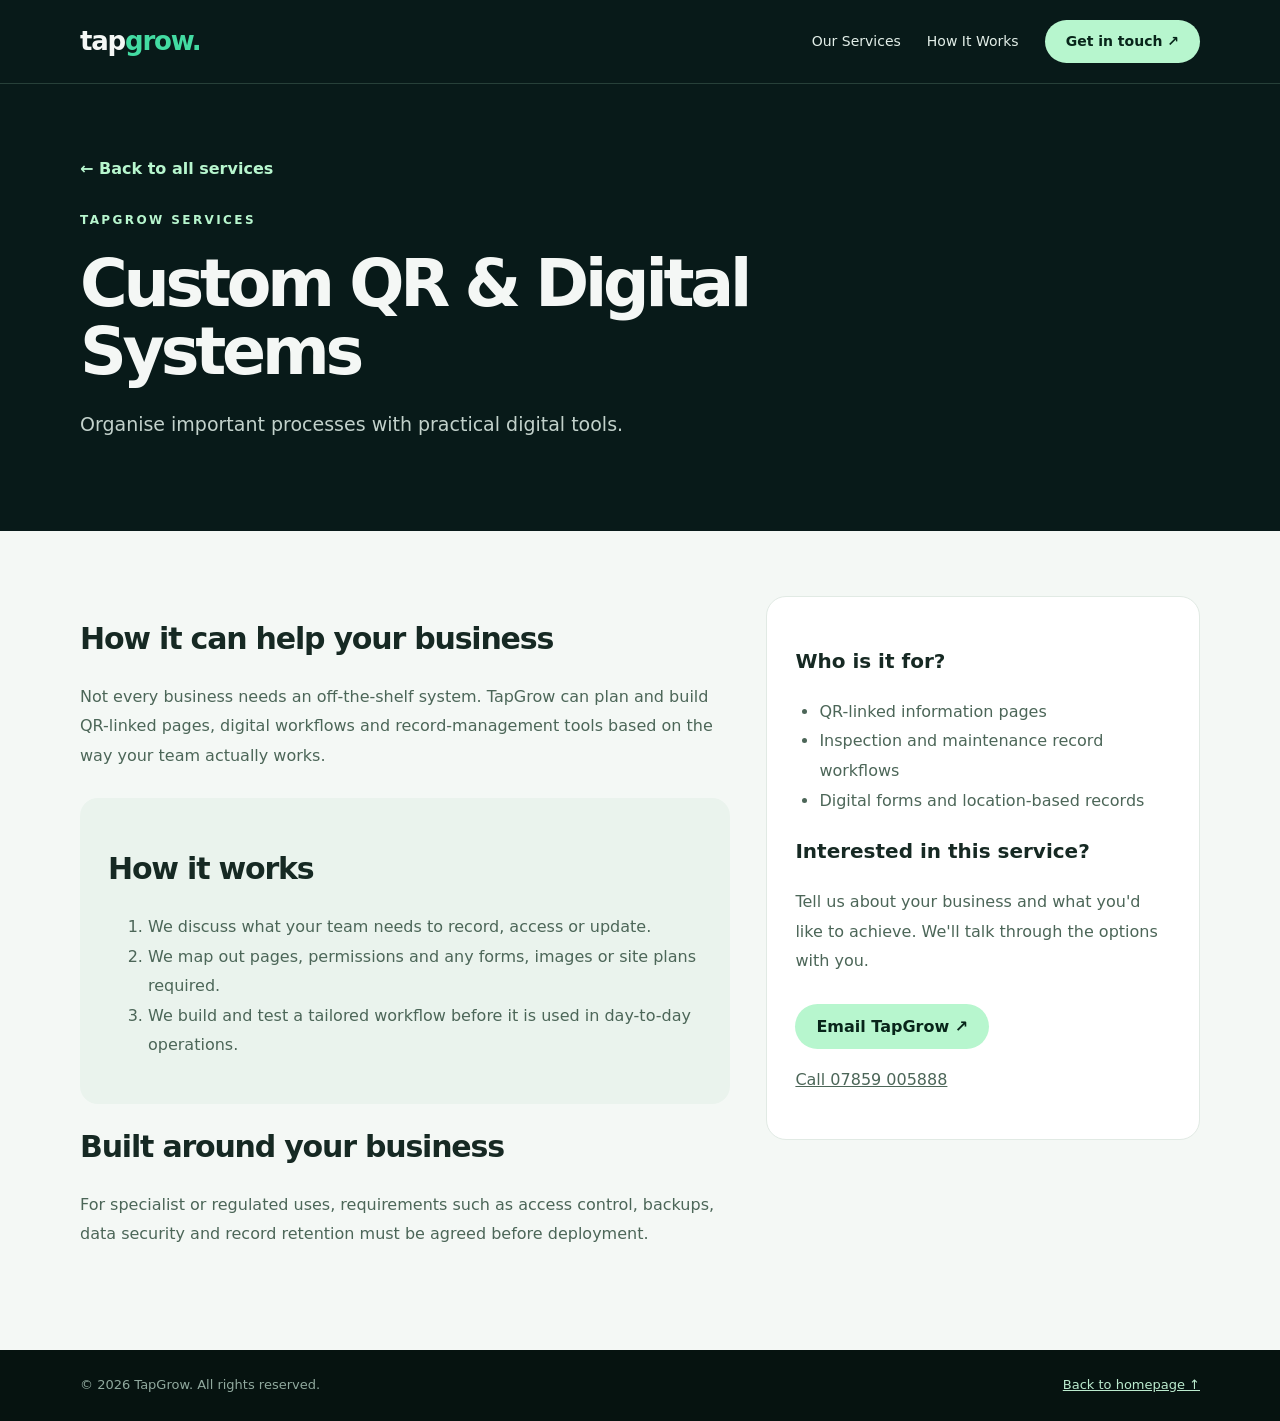
==== custom-digital.html @ 9ef5f996 "Add files via upload" ====
<!doctype html><html lang="en"><head><meta charset="utf-8"><meta name="viewport" content="width=device-width,initial-scale=1"><meta name="theme-color" content="#081a19"><meta name="description" content="Explore TapGrow Custom QR & Digital Systems for UK businesses."><title>Custom QR & Digital Systems | TapGrow</title><link rel="stylesheet" href="styles.css"></head><body>
<div class="dark"><header><div class="wrap nav"><a class="brand" href="index.html">tap<span>grow.</span></a><nav class="navlinks" aria-label="Main navigation"><a href="index.html#services">Our Services</a><a href="index.html#how-it-works">How It Works</a><a class="pill" href="index.html#contact">Get in touch ↗</a></nav></div></header></div>
<main><section class="detail-hero"><div class="wrap"><a class="breadcrumb" href="index.html#services">← Back to all services</a><div class="eyebrow" style="margin-top:30px">TapGrow services</div><h1>Custom QR & Digital Systems</h1><p>Organise important processes with practical digital tools.</p></div></section>
<section class="detail-main"><div class="wrap detail-grid"><div><h2>How it can help your business</h2><p>Not every business needs an off-the-shelf system. TapGrow can plan and build QR-linked pages, digital workflows and record-management tools based on the way your team actually works.</p><div class="detail-steps"><h2>How it works</h2><ol><li>We discuss what your team needs to record, access or update.</li>
<li>We map out pages, permissions and any forms, images or site plans required.</li>
<li>We build and test a tailored workflow before it is used in day-to-day operations.</li></ol></div><h2>Built around your business</h2><p>For specialist or regulated uses, requirements such as access control, backups, data security and record retention must be agreed before deployment.</p></div><aside class="detail-panel"><h3>Who is it for?</h3><ul><li>QR-linked information pages</li>
<li>Inspection and maintenance record workflows</li>
<li>Digital forms and location-based records</li></ul><h3>Interested in this service?</h3><p>Tell us about your business and what you'd like to achieve. We'll talk through the options with you.</p><a class="pill" href="mailto:tapgrow@hotmail.com?subject=Enquiry%20about%20Custom%20QR%20%26%20Digital%20Systems">Email TapGrow ↗</a><p><a href="tel:+447859005888">Call 07859 005888</a></p></aside></div></section></main>
<footer><div class="wrap foot"><span>© <span id="year">2026</span> TapGrow. All rights reserved.</span><a href="index.html">Back to homepage ↑</a></div></footer><script>document.getElementById('year').textContent=new Date().getFullYear()</script></body></html>
---- styles.css ----
:root{--dark:#081a19;--panel:#102725;--mint:#b7f6ce;--teal:#43dba2;--text:#f4f7f5;--muted:#b7c9c3;--line:#29413b}*{box-sizing:border-box}html{scroll-behavior:smooth}body{margin:0;font:16px/1.6 system-ui,-apple-system,Segoe UI,Arial,sans-serif;background:#f4f8f5;color:#162923}a{color:inherit}button,a{ -webkit-tap-highlight-color:transparent}.wrap{width:min(1120px,calc(100% - 40px));margin:auto}.dark{background:var(--dark);color:var(--text)}header{border-bottom:1px solid #274039}.nav{display:flex;align-items:center;justify-content:space-between;padding:20px 0;gap:16px}.brand{font-size:26px;font-weight:850;text-decoration:none;letter-spacing:-1.2px}.brand span{color:var(--teal)}.navlinks{display:flex;gap:26px;align-items:center}.navlinks a{text-decoration:none;font-size:14px;color:#e2eee8}.pill{display:inline-flex;align-items:center;justify-content:center;text-decoration:none;background:var(--mint);color:#08251a;border-radius:999px;padding:13px 21px;font-weight:800;line-height:1.2;transition:transform .2s}.pill:hover{transform:translateY(-2px)}.outline{background:transparent;color:#fff;border:1px solid #66847a}.hero{padding:105px 0 106px;position:relative;overflow:hidden}.hero:after{content:"";position:absolute;right:-180px;top:20px;width:540px;height:540px;background:radial-gradient(circle,#2e8b64aa,transparent 67%);pointer-events:none}.hero-content{position:relative;z-index:1;max-width:790px}.eyebrow{text-transform:uppercase;letter-spacing:.2em;color:var(--mint);font-size:12px;font-weight:900}h1{font-size:clamp(45px,7vw,83px);line-height:1.06;letter-spacing:-.065em;margin:19px 0 22px}h1 em{font-style:normal;color:var(--mint)}.hero p{font-size:clamp(17px,2vw,20px);color:#c2d1cb;max-width:630px;margin:0 0 30px}.actions{display:flex;flex-wrap:wrap;gap:12px}.trust{display:flex;flex-wrap:wrap;gap:18px;margin-top:38px;color:#bfdbce;font-size:13px}.trust span:before{content:'✓';color:var(--teal);margin-right:8px;font-weight:900}section{padding:80px 0}.section-top{max-width:690px;margin-bottom:32px}.section-top h2,.contact h2{font-size:clamp(30px,4vw,48px);line-height:1.13;letter-spacing:-.045em;margin:10px 0 15px}.section-top p{color:#61776b;margin:0;font-size:17px}.cards{display:grid;grid-template-columns:repeat(2,1fr);gap:18px}.card{background:white;border:1px solid #e1eae4;border-radius:20px;padding:30px;box-shadow:0 12px 35px #09271608}.icon{display:grid;place-items:center;background:#e2f8e9;color:#126841;width:50px;height:50px;border-radius:14px;font-size:24px}.card h3{font-size:23px;line-height:1.25;letter-spacing:-.03em;margin:22px 0 10px}.card p{color:#5d7166;margin:0}.how{background:#eaf3ed}.steps{display:grid;grid-template-columns:repeat(3,1fr);gap:18px}.step{padding:18px 14px 18px 0}.number{font-size:13px;font-weight:900;color:#11734c;letter-spacing:.12em}.step h3{font-size:21px;margin:13px 0 8px}.step p{margin:0;color:#65766a}.contact{background:var(--dark);color:var(--text)}.contact-inner{border:1px solid var(--line);background:linear-gradient(130deg,#17342f,#0c201d);padding:clamp(25px,5vw,60px);border-radius:25px}.contact p{color:#c0d0c9;max-width:650px}.contact-buttons{display:flex;gap:12px;flex-wrap:wrap;margin-top:28px}.contact-buttons a{overflow-wrap:anywhere}footer{background:#061310;color:#90a99e;padding:25px 0;font-size:13px}.foot{display:flex;justify-content:space-between;gap:18px;flex-wrap:wrap}.foot a{color:#bbebce}a:focus-visible{outline:3px solid #43dba2;outline-offset:4px}@media(max-width:700px){.wrap{width:min(100% - 32px,1120px)}.nav{padding:16px 0}.brand{font-size:24px}.navlinks a:not(.pill){display:none}.navlinks .pill{padding:10px 14px;font-size:13px}.hero{padding:72px 0 78px}.cards,.steps{grid-template-columns:1fr}.card{padding:25px}.steps{gap:8px}section{padding:63px 0}.trust{gap:9px 18px}.contact-buttons{flex-direction:column}.contact-buttons a{width:100%}}


/* Accessibility and navigation improvements */
.navlinks a.pill{color:#08251a!important;font-weight:850}
.card-top{display:flex;align-items:center;justify-content:space-between;gap:12px}
.more-link{color:#075c3c;text-decoration:none;border:1px solid #acd9bb;background:#f0fff4;padding:9px 13px;border-radius:999px;font-size:13px;font-weight:800;white-space:nowrap}
.more-link:hover,.more-link:focus-visible{background:#d5f8e1;text-decoration:underline}
.detail-hero{padding:72px 0;background:var(--dark);color:var(--text)}
.detail-hero h1{font-size:clamp(36px,6vw,65px);max-width:850px}
.detail-hero p{font-size:19px;color:#c2d1cb;max-width:750px}
.breadcrumb{color:var(--mint);font-weight:750;text-decoration:none}
.detail-main{padding:65px 0 85px}.detail-grid{display:grid;grid-template-columns:1.5fr 1fr;gap:36px}
.detail-main h2{font-size:30px;letter-spacing:-.04em;line-height:1.2}
.detail-main h3{font-size:20px}.detail-main p,.detail-main li{color:#4c6658;line-height:1.85}
.detail-main ul{padding-left:24px}.detail-panel{background:#fff;border:1px solid #e1eae4;border-radius:20px;padding:28px;align-self:start}
.detail-panel .pill{margin-top:12px}.detail-steps{background:#eaf3ed;border-radius:18px;padding:28px;margin-top:28px}
@media(max-width:700px){.more-link{font-size:12px;padding:8px 10px}.detail-grid{grid-template-columns:1fr}.detail-hero{padding:55px 0}.detail-main{padding:40px 0 70px}}
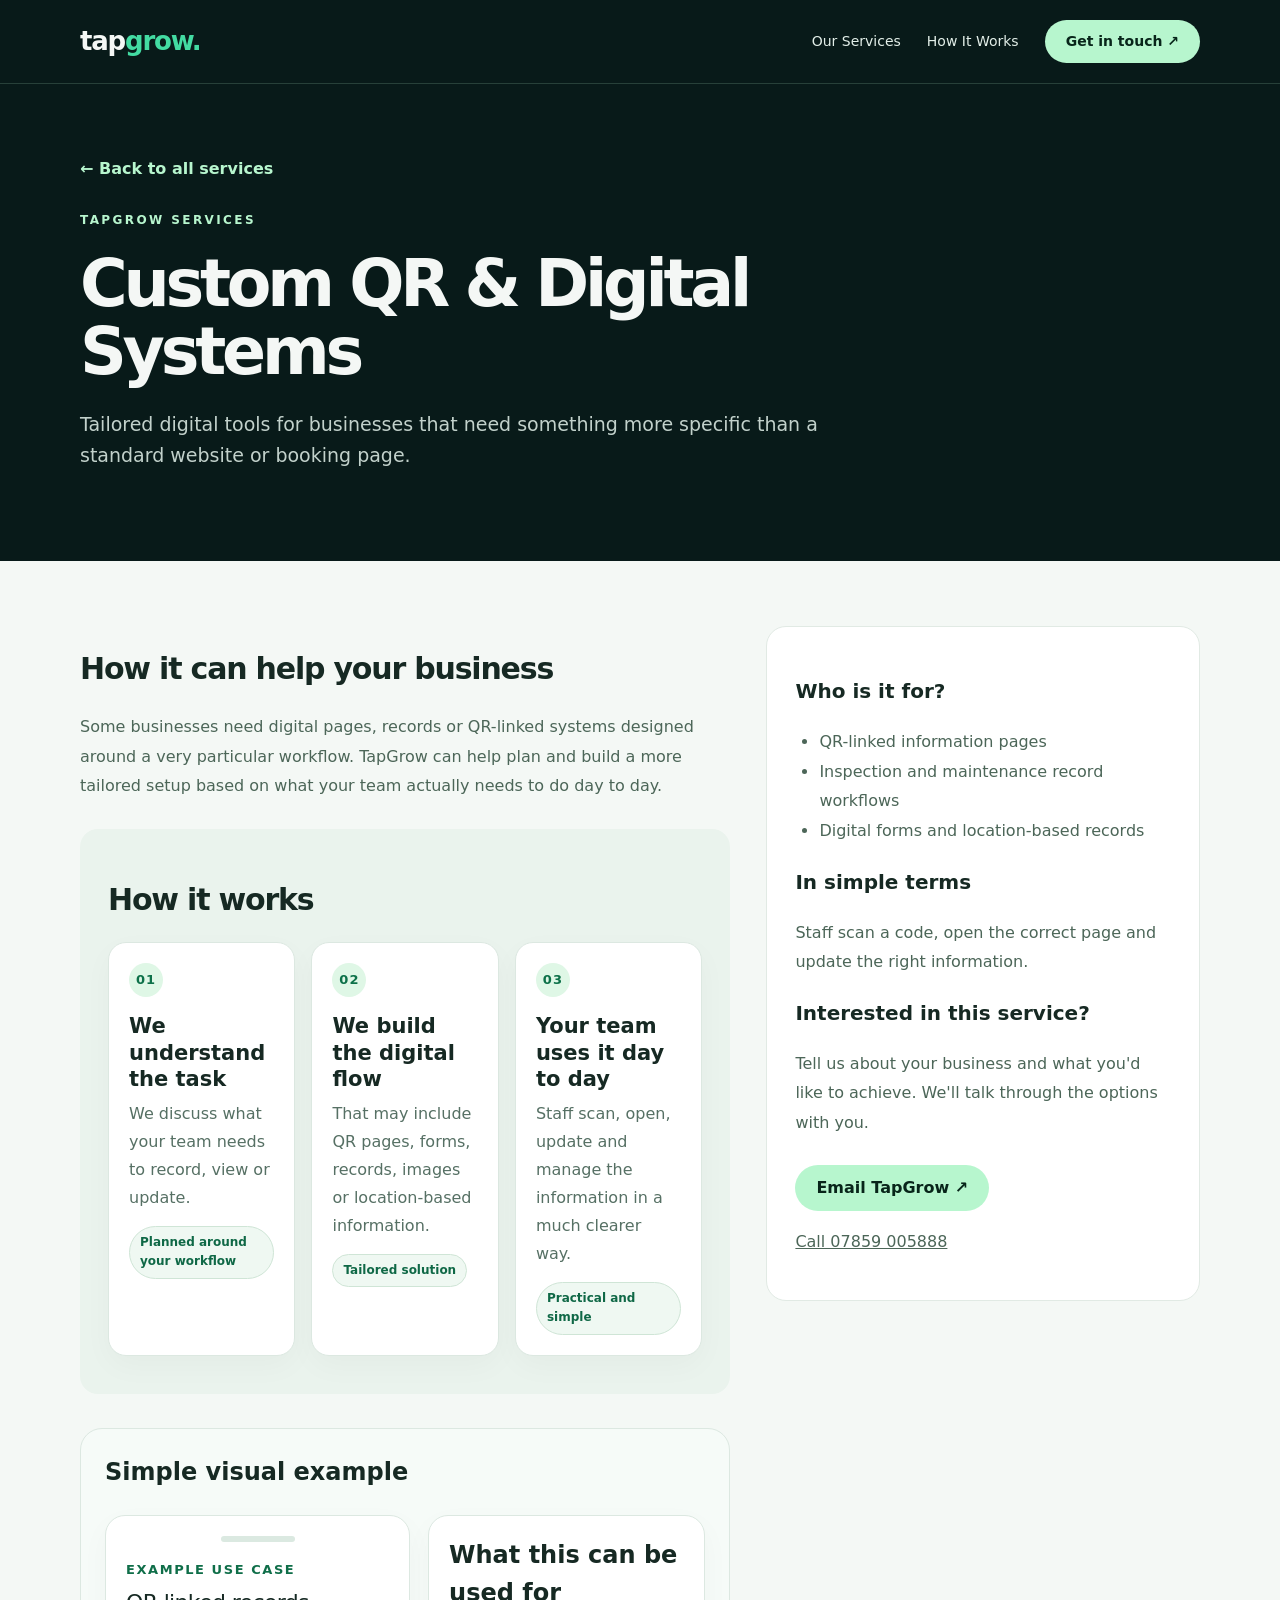
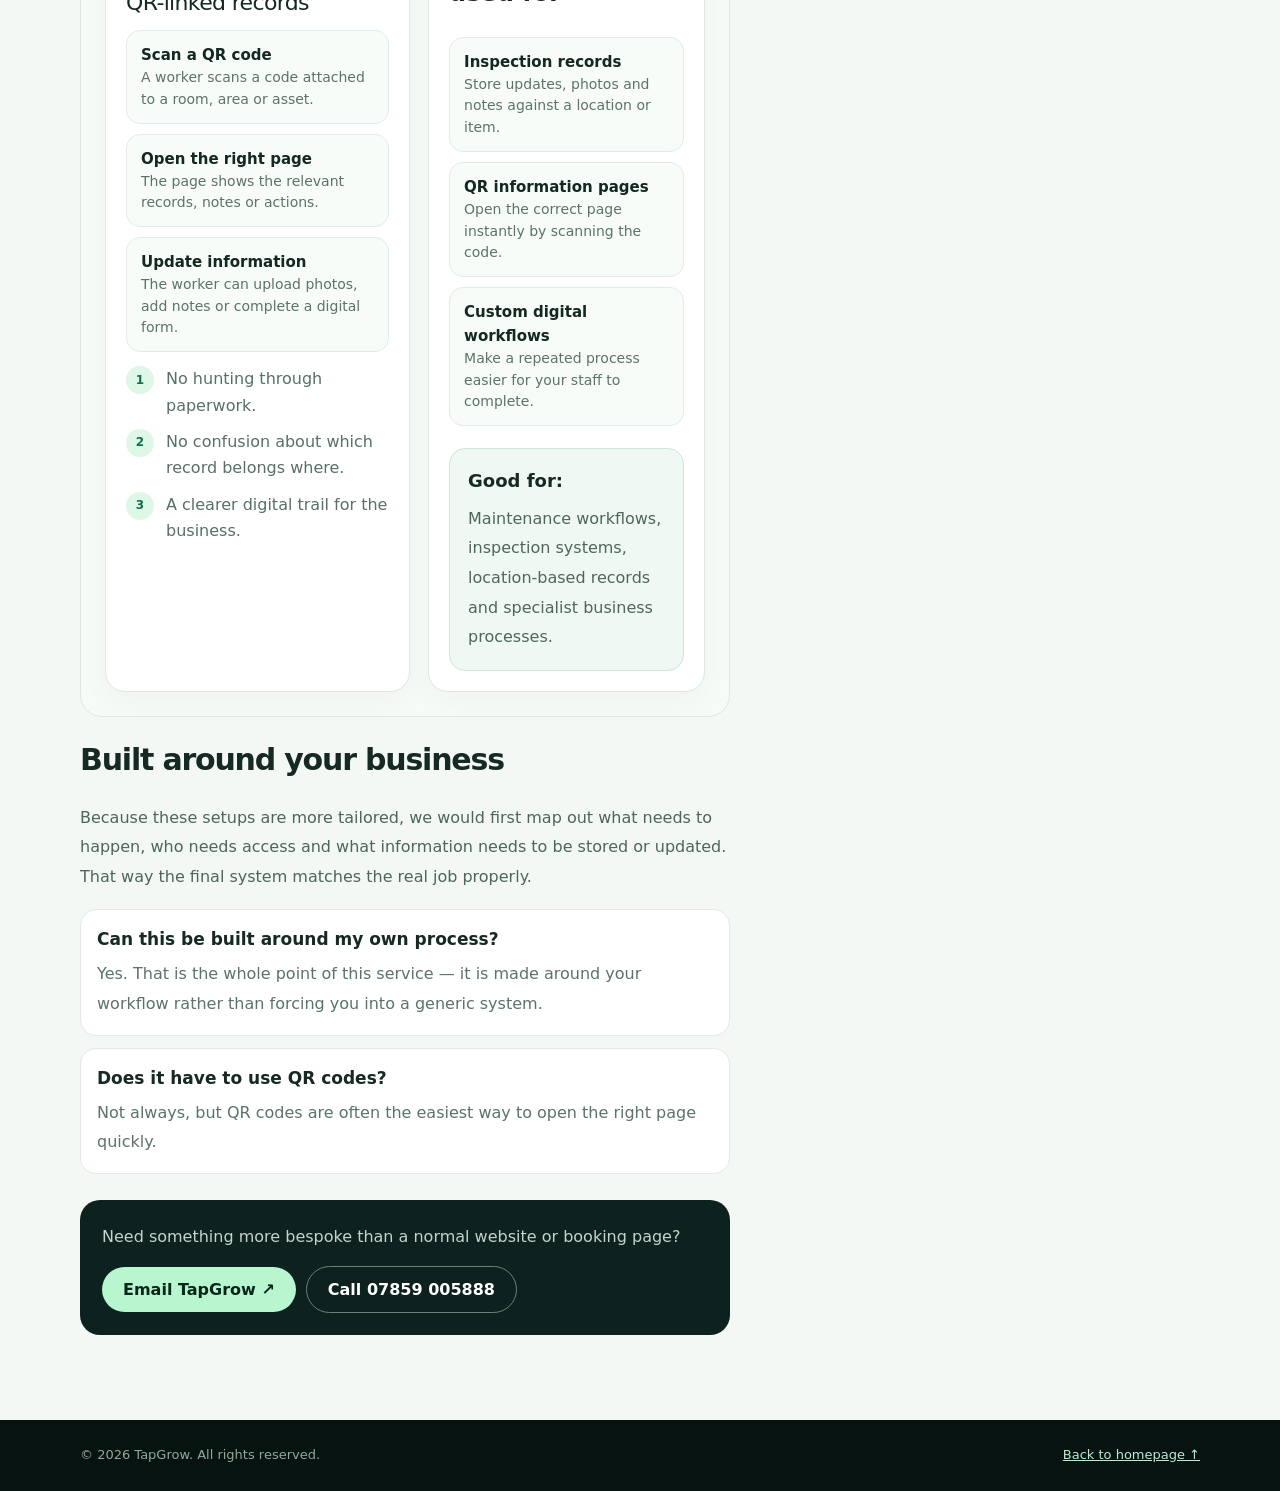
==== commit 0799a4df: "Add files via upload" ====
--- a/custom-digital.html
+++ b/custom-digital.html
@@ -1,9 +1,10 @@
 <!doctype html><html lang="en"><head><meta charset="utf-8"><meta name="viewport" content="width=device-width,initial-scale=1"><meta name="theme-color" content="#081a19"><meta name="description" content="Explore TapGrow Custom QR & Digital Systems for UK businesses."><title>Custom QR & Digital Systems | TapGrow</title><link rel="stylesheet" href="styles.css"></head><body>
 <div class="dark"><header><div class="wrap nav"><a class="brand" href="index.html">tap<span>grow.</span></a><nav class="navlinks" aria-label="Main navigation"><a href="index.html#services">Our Services</a><a href="index.html#how-it-works">How It Works</a><a class="pill" href="index.html#contact">Get in touch ↗</a></nav></div></header></div>
-<main><section class="detail-hero"><div class="wrap"><a class="breadcrumb" href="index.html#services">← Back to all services</a><div class="eyebrow" style="margin-top:30px">TapGrow services</div><h1>Custom QR & Digital Systems</h1><p>Organise important processes with practical digital tools.</p></div></section>
-<section class="detail-main"><div class="wrap detail-grid"><div><h2>How it can help your business</h2><p>Not every business needs an off-the-shelf system. TapGrow can plan and build QR-linked pages, digital workflows and record-management tools based on the way your team actually works.</p><div class="detail-steps"><h2>How it works</h2><ol><li>We discuss what your team needs to record, access or update.</li>
-<li>We map out pages, permissions and any forms, images or site plans required.</li>
-<li>We build and test a tailored workflow before it is used in day-to-day operations.</li></ol></div><h2>Built around your business</h2><p>For specialist or regulated uses, requirements such as access control, backups, data security and record retention must be agreed before deployment.</p></div><aside class="detail-panel"><h3>Who is it for?</h3><ul><li>QR-linked information pages</li>
-<li>Inspection and maintenance record workflows</li>
-<li>Digital forms and location-based records</li></ul><h3>Interested in this service?</h3><p>Tell us about your business and what you'd like to achieve. We'll talk through the options with you.</p><a class="pill" href="mailto:tapgrow@hotmail.com?subject=Enquiry%20about%20Custom%20QR%20%26%20Digital%20Systems">Email TapGrow ↗</a><p><a href="tel:+447859005888">Call 07859 005888</a></p></aside></div></section></main>
-<footer><div class="wrap foot"><span>© <span id="year">2026</span> TapGrow. All rights reserved.</span><a href="index.html">Back to homepage ↑</a></div></footer><script>document.getElementById('year').textContent=new Date().getFullYear()</script></body></html>+<main><section class="detail-hero"><div class="wrap"><a class="breadcrumb" href="index.html#services">← Back to all services</a><div class="eyebrow" style="margin-top:30px">TapGrow services</div><h1>Custom QR & Digital Systems</h1><p>Tailored digital tools for businesses that need something more specific than a standard website or booking page.</p></div></section>
+<section class="detail-main"><div class="wrap detail-grid"><div><h2>How it can help your business</h2><p>Some businesses need digital pages, records or QR-linked systems designed around a very particular workflow. TapGrow can help plan and build a more tailored setup based on what your team actually needs to do day to day.</p>
+<div class="detail-steps"><h2>How it works</h2><div class="journey-grid"><div class="journey-card"><span class="journey-number">01</span><h3>We understand the task</h3><p>We discuss what your team needs to record, view or update.</p><span class="mini-tag">Planned around your workflow</span></div><div class="journey-card"><span class="journey-number">02</span><h3>We build the digital flow</h3><p>That may include QR pages, forms, records, images or location-based information.</p><span class="mini-tag">Tailored solution</span></div><div class="journey-card"><span class="journey-number">03</span><h3>Your team uses it day to day</h3><p>Staff scan, open, update and manage the information in a much clearer way.</p><span class="mini-tag">Practical and simple</span></div></div></div>
+<div class="visual-example"><h3>Simple visual example</h3><div class="example-grid"><div class="mock-phone"><div class="mock-screen-title">Example use case</div><div class="mock-title">QR-linked records</div><div class="mock-list"><div class="mock-item"><strong>Scan a QR code</strong><span>A worker scans a code attached to a room, area or asset.</span></div><div class="mock-item"><strong>Open the right page</strong><span>The page shows the relevant records, notes or actions.</span></div><div class="mock-item"><strong>Update information</strong><span>The worker can upload photos, add notes or complete a digital form.</span></div></div><div class="tiny-steps"><div class="tiny-step"><span class="tiny-no">1</span><p>No hunting through paperwork.</p></div><div class="tiny-step"><span class="tiny-no">2</span><p>No confusion about which record belongs where.</p></div><div class="tiny-step"><span class="tiny-no">3</span><p>A clearer digital trail for the business.</p></div></div></div><div class="mock-panel"><h3 style="margin-top:0">What this can be used for</h3><div class="info-list"><div class="info-item"><strong>Inspection records</strong><span>Store updates, photos and notes against a location or item.</span></div><div class="info-item"><strong>QR information pages</strong><span>Open the correct page instantly by scanning the code.</span></div><div class="info-item"><strong>Custom digital workflows</strong><span>Make a repeated process easier for your staff to complete.</span></div></div><div class="light-callout"><h4>Good for:</h4><p>Maintenance workflows, inspection systems, location-based records and specialist business processes.</p></div></div></div></div>
+<h2>Built around your business</h2><p>Because these setups are more tailored, we would first map out what needs to happen, who needs access and what information needs to be stored or updated. That way the final system matches the real job properly.</p>
+<div class="faq-list"><div class="faq-item"><h4>Can this be built around my own process?</h4><p>Yes. That is the whole point of this service — it is made around your workflow rather than forcing you into a generic system.</p></div><div class="faq-item"><h4>Does it have to use QR codes?</h4><p>Not always, but QR codes are often the easiest way to open the right page quickly.</p></div></div>
+<div class="service-cta"><p>Need something more bespoke than a normal website or booking page?</p><a class="pill" href="mailto:tapgrow@hotmail.com?subject=Enquiry%20about%20Custom%20QR%20%26%20Digital%20Systems">Email TapGrow ↗</a><a class="pill outline" href="tel:+447859005888">Call 07859 005888</a></div></div><aside class="detail-panel"><h3>Who is it for?</h3><ul><li>QR-linked information pages</li><li>Inspection and maintenance record workflows</li><li>Digital forms and location-based records</li></ul><h3>In simple terms</h3><p>Staff scan a code, open the correct page and update the right information.</p><h3>Interested in this service?</h3><p>Tell us about your business and what you'd like to achieve. We'll talk through the options with you.</p><a class="pill" href="mailto:tapgrow@hotmail.com?subject=Enquiry%20about%20Custom%20QR%20%26%20Digital%20Systems">Email TapGrow ↗</a><p><a href="tel:+447859005888">Call 07859 005888</a></p></aside></div></section></main>
+<footer><div class="wrap foot"><span>© <span id="year">2026</span> TapGrow. All rights reserved.</span><a href="index.html">Back to homepage ↑</a></div></footer><script>document.getElementById('year').textContent=new Date().getFullYear()</script></body></html>
--- a/styles.css
+++ b/styles.css
@@ -1,19 +1,10 @@
-
-:root{--dark:#081a19;--panel:#102725;--mint:#b7f6ce;--teal:#43dba2;--text:#f4f7f5;--muted:#b7c9c3;--line:#29413b}*{box-sizing:border-box}html{scroll-behavior:smooth}body{margin:0;font:16px/1.6 system-ui,-apple-system,Segoe UI,Arial,sans-serif;background:#f4f8f5;color:#162923}a{color:inherit}button,a{ -webkit-tap-highlight-color:transparent}.wrap{width:min(1120px,calc(100% - 40px));margin:auto}.dark{background:var(--dark);color:var(--text)}header{border-bottom:1px solid #274039}.nav{display:flex;align-items:center;justify-content:space-between;padding:20px 0;gap:16px}.brand{font-size:26px;font-weight:850;text-decoration:none;letter-spacing:-1.2px}.brand span{color:var(--teal)}.navlinks{display:flex;gap:26px;align-items:center}.navlinks a{text-decoration:none;font-size:14px;color:#e2eee8}.pill{display:inline-flex;align-items:center;justify-content:center;text-decoration:none;background:var(--mint);color:#08251a;border-radius:999px;padding:13px 21px;font-weight:800;line-height:1.2;transition:transform .2s}.pill:hover{transform:translateY(-2px)}.outline{background:transparent;color:#fff;border:1px solid #66847a}.hero{padding:105px 0 106px;position:relative;overflow:hidden}.hero:after{content:"";position:absolute;right:-180px;top:20px;width:540px;height:540px;background:radial-gradient(circle,#2e8b64aa,transparent 67%);pointer-events:none}.hero-content{position:relative;z-index:1;max-width:790px}.eyebrow{text-transform:uppercase;letter-spacing:.2em;color:var(--mint);font-size:12px;font-weight:900}h1{font-size:clamp(45px,7vw,83px);line-height:1.06;letter-spacing:-.065em;margin:19px 0 22px}h1 em{font-style:normal;color:var(--mint)}.hero p{font-size:clamp(17px,2vw,20px);color:#c2d1cb;max-width:630px;margin:0 0 30px}.actions{display:flex;flex-wrap:wrap;gap:12px}.trust{display:flex;flex-wrap:wrap;gap:18px;margin-top:38px;color:#bfdbce;font-size:13px}.trust span:before{content:'✓';color:var(--teal);margin-right:8px;font-weight:900}section{padding:80px 0}.section-top{max-width:690px;margin-bottom:32px}.section-top h2,.contact h2{font-size:clamp(30px,4vw,48px);line-height:1.13;letter-spacing:-.045em;margin:10px 0 15px}.section-top p{color:#61776b;margin:0;font-size:17px}.cards{display:grid;grid-template-columns:repeat(2,1fr);gap:18px}.card{background:white;border:1px solid #e1eae4;border-radius:20px;padding:30px;box-shadow:0 12px 35px #09271608}.icon{display:grid;place-items:center;background:#e2f8e9;color:#126841;width:50px;height:50px;border-radius:14px;font-size:24px}.card h3{font-size:23px;line-height:1.25;letter-spacing:-.03em;margin:22px 0 10px}.card p{color:#5d7166;margin:0}.how{background:#eaf3ed}.steps{display:grid;grid-template-columns:repeat(3,1fr);gap:18px}.step{padding:18px 14px 18px 0}.number{font-size:13px;font-weight:900;color:#11734c;letter-spacing:.12em}.step h3{font-size:21px;margin:13px 0 8px}.step p{margin:0;color:#65766a}.contact{background:var(--dark);color:var(--text)}.contact-inner{border:1px solid var(--line);background:linear-gradient(130deg,#17342f,#0c201d);padding:clamp(25px,5vw,60px);border-radius:25px}.contact p{color:#c0d0c9;max-width:650px}.contact-buttons{display:flex;gap:12px;flex-wrap:wrap;margin-top:28px}.contact-buttons a{overflow-wrap:anywhere}footer{background:#061310;color:#90a99e;padding:25px 0;font-size:13px}.foot{display:flex;justify-content:space-between;gap:18px;flex-wrap:wrap}.foot a{color:#bbebce}a:focus-visible{outline:3px solid #43dba2;outline-offset:4px}@media(max-width:700px){.wrap{width:min(100% - 32px,1120px)}.nav{padding:16px 0}.brand{font-size:24px}.navlinks a:not(.pill){display:none}.navlinks .pill{padding:10px 14px;font-size:13px}.hero{padding:72px 0 78px}.cards,.steps{grid-template-columns:1fr}.card{padding:25px}.steps{gap:8px}section{padding:63px 0}.trust{gap:9px 18px}.contact-buttons{flex-direction:column}.contact-buttons a{width:100%}}
-
+:root{--dark:#081a19;--panel:#102725;--mint:#b7f6ce;--teal:#43dba2;--text:#f4f7f5;--muted:#b7c9c3;--line:#29413b}*{box-sizing:border-box}html{scroll-behavior:smooth}body{margin:0;font:16px/1.6 system-ui,-apple-system,Segoe UI,Arial,sans-serif;background:#f4f8f5;color:#162923}a{color:inherit}button,a{-webkit-tap-highlight-color:transparent}.wrap{width:min(1120px,calc(100% - 40px));margin:auto}.dark{background:var(--dark);color:var(--text)}header{border-bottom:1px solid #274039}.nav{display:flex;align-items:center;justify-content:space-between;padding:20px 0;gap:16px}.brand{font-size:26px;font-weight:850;text-decoration:none;letter-spacing:-1.2px}.brand span{color:var(--teal)}.navlinks{display:flex;gap:26px;align-items:center}.navlinks a{text-decoration:none;font-size:14px;color:#e2eee8}.pill{display:inline-flex;align-items:center;justify-content:center;text-decoration:none;background:var(--mint);color:#08251a;border-radius:999px;padding:13px 21px;font-weight:800;line-height:1.2;transition:transform .2s}.pill:hover{transform:translateY(-2px)}.outline{background:transparent;color:#fff;border:1px solid #66847a}.hero{padding:105px 0 106px;position:relative;overflow:hidden}.hero:after{content:"";position:absolute;right:-180px;top:20px;width:540px;height:540px;background:radial-gradient(circle,#2e8b64aa,transparent 67%);pointer-events:none}.hero-content{position:relative;z-index:1;max-width:790px}.eyebrow{text-transform:uppercase;letter-spacing:.2em;color:var(--mint);font-size:12px;font-weight:900}h1{font-size:clamp(45px,7vw,83px);line-height:1.06;letter-spacing:-.065em;margin:19px 0 22px}h1 em{font-style:normal;color:var(--mint)}.hero p{font-size:clamp(17px,2vw,20px);color:#c2d1cb;max-width:630px;margin:0 0 30px}.actions{display:flex;flex-wrap:wrap;gap:12px}.trust{display:flex;flex-wrap:wrap;gap:18px;margin-top:38px;color:#bfdbce;font-size:13px}.trust span:before{content:'✓';color:var(--teal);margin-right:8px;font-weight:900}section{padding:80px 0}.section-top{max-width:690px;margin-bottom:32px}.section-top h2,.contact h2{font-size:clamp(30px,4vw,48px);line-height:1.13;letter-spacing:-.045em;margin:10px 0 15px}.section-top p{color:#61776b;margin:0;font-size:17px}.cards{display:grid;grid-template-columns:repeat(2,1fr);gap:18px}.card{background:white;border:1px solid #e1eae4;border-radius:20px;padding:30px;box-shadow:0 12px 35px #09271608}.icon{display:grid;place-items:center;background:#e2f8e9;color:#126841;width:50px;height:50px;border-radius:14px;font-size:24px}.card h3{font-size:23px;line-height:1.25;letter-spacing:-.03em;margin:22px 0 10px}.card p{color:#5d7166;margin:0}.how{background:#eaf3ed}.steps{display:grid;grid-template-columns:repeat(3,1fr);gap:18px}.step{padding:18px 14px 18px 0}.number{font-size:13px;font-weight:900;color:#11734c;letter-spacing:.12em}.step h3{font-size:21px;margin:13px 0 8px}.step p{margin:0;color:#65766a}.contact{background:var(--dark);color:var(--text)}.contact-inner{border:1px solid var(--line);background:linear-gradient(130deg,#17342f,#0c201d);padding:clamp(25px,5vw,60px);border-radius:25px}.contact p{color:#c0d0c9;max-width:650px}.contact-buttons{display:flex;gap:12px;flex-wrap:wrap;margin-top:28px}.contact-buttons a{overflow-wrap:anywhere}footer{background:#061310;color:#90a99e;padding:25px 0;font-size:13px}.foot{display:flex;justify-content:space-between;gap:18px;flex-wrap:wrap}.foot a{color:#bbebce}a:focus-visible{outline:3px solid #43dba2;outline-offset:4px}
 
 /* Accessibility and navigation improvements */
-.navlinks a.pill{color:#08251a!important;font-weight:850}
-.card-top{display:flex;align-items:center;justify-content:space-between;gap:12px}
-.more-link{color:#075c3c;text-decoration:none;border:1px solid #acd9bb;background:#f0fff4;padding:9px 13px;border-radius:999px;font-size:13px;font-weight:800;white-space:nowrap}
-.more-link:hover,.more-link:focus-visible{background:#d5f8e1;text-decoration:underline}
-.detail-hero{padding:72px 0;background:var(--dark);color:var(--text)}
-.detail-hero h1{font-size:clamp(36px,6vw,65px);max-width:850px}
-.detail-hero p{font-size:19px;color:#c2d1cb;max-width:750px}
-.breadcrumb{color:var(--mint);font-weight:750;text-decoration:none}
-.detail-main{padding:65px 0 85px}.detail-grid{display:grid;grid-template-columns:1.5fr 1fr;gap:36px}
-.detail-main h2{font-size:30px;letter-spacing:-.04em;line-height:1.2}
-.detail-main h3{font-size:20px}.detail-main p,.detail-main li{color:#4c6658;line-height:1.85}
-.detail-main ul{padding-left:24px}.detail-panel{background:#fff;border:1px solid #e1eae4;border-radius:20px;padding:28px;align-self:start}
-.detail-panel .pill{margin-top:12px}.detail-steps{background:#eaf3ed;border-radius:18px;padding:28px;margin-top:28px}
-@media(max-width:700px){.more-link{font-size:12px;padding:8px 10px}.detail-grid{grid-template-columns:1fr}.detail-hero{padding:55px 0}.detail-main{padding:40px 0 70px}}
+.navlinks a.pill{color:#08251a!important;font-weight:850}.card-top{display:flex;align-items:center;justify-content:space-between;gap:12px}.more-link{color:#075c3c;text-decoration:none;border:1px solid #acd9bb;background:#f0fff4;padding:9px 13px;border-radius:999px;font-size:13px;font-weight:800;white-space:nowrap}.more-link:hover,.more-link:focus-visible{background:#d5f8e1;text-decoration:underline}.detail-hero{padding:72px 0;background:var(--dark);color:var(--text)}.detail-hero h1{font-size:clamp(36px,6vw,65px);max-width:850px}.detail-hero p{font-size:19px;color:#c2d1cb;max-width:750px}.breadcrumb{color:var(--mint);font-weight:750;text-decoration:none}.detail-main{padding:65px 0 85px}.detail-grid{display:grid;grid-template-columns:1.5fr 1fr;gap:36px}.detail-main h2{font-size:30px;letter-spacing:-.04em;line-height:1.2}.detail-main h3{font-size:20px}.detail-main p,.detail-main li{color:#4c6658;line-height:1.85}.detail-main ul,.detail-main ol{padding-left:24px}.detail-panel{background:#fff;border:1px solid #e1eae4;border-radius:20px;padding:28px;align-self:start}.detail-panel .pill{margin-top:12px}.detail-steps{background:#eaf3ed;border-radius:18px;padding:28px;margin-top:28px}
+
+/* New visual example sections */
+.journey-grid{display:grid;grid-template-columns:repeat(3,1fr);gap:16px;margin:18px 0 10px}.journey-card{background:#fff;border:1px solid #dce8e1;border-radius:18px;padding:20px;box-shadow:0 10px 30px #0a281008}.journey-card .journey-number{display:inline-flex;align-items:center;justify-content:center;width:34px;height:34px;border-radius:999px;background:#dff7e6;color:#0d7149;font-weight:900;font-size:13px;letter-spacing:.08em}.journey-card h3{margin:16px 0 8px;font-size:21px;line-height:1.25}.journey-card p{margin:0;color:#567064;line-height:1.75}.journey-card .mini-tag{display:inline-block;margin-top:14px;background:#eff8f2;border:1px solid #cfe5d6;color:#0f6846;padding:6px 10px;border-radius:999px;font-size:12px;font-weight:800}.visual-example{margin-top:34px;background:#f6fbf8;border:1px solid #dce8e1;border-radius:22px;padding:24px}.visual-example h3{margin-top:0;font-size:24px}.example-grid{display:grid;grid-template-columns:1.1fr 1fr;gap:18px;align-items:stretch}.mock-phone,.mock-panel{background:#fff;border:1px solid #dce8e1;border-radius:20px;padding:20px;box-shadow:0 10px 30px #0a281008}.mock-phone{position:relative;overflow:hidden}.mock-phone:before{content:"";display:block;width:74px;height:6px;border-radius:999px;background:#dbe9e1;margin:0 auto 18px}.mock-screen-title{font-size:13px;font-weight:900;letter-spacing:.12em;color:#0f6e49;text-transform:uppercase}.mock-title{font-size:22px;line-height:1.25;margin:8px 0 14px;letter-spacing:-.03em}.mock-list,.check-list,.info-list{display:grid;gap:10px}.mock-item,.check-item,.info-item{border:1px solid #e2ece6;background:#f8fcf9;border-radius:14px;padding:12px 14px}.mock-item strong,.check-item strong,.info-item strong{display:block;color:#132821;font-size:15px}.mock-item span,.check-item span,.info-item span{display:block;color:#5c7367;font-size:14px;line-height:1.55}.tiny-steps{display:grid;gap:10px;margin-top:14px}.tiny-step{display:flex;gap:12px;align-items:flex-start}.tiny-step .tiny-no{flex:0 0 28px;height:28px;border-radius:999px;background:#dff7e6;color:#0d7149;font-weight:900;display:grid;place-items:center;font-size:12px}.tiny-step p{margin:0;color:#587065;line-height:1.65}.split-note{margin-top:18px;display:grid;grid-template-columns:1fr 1fr;gap:14px}.note-box{background:#fff;border:1px solid #dce8e1;border-radius:16px;padding:16px}.note-box h4{margin:0 0 8px;font-size:17px}.note-box p{margin:0;color:#5b7267;line-height:1.7}.light-callout{margin-top:22px;background:#eff8f2;border:1px solid #cfe5d6;border-radius:16px;padding:18px}.light-callout h4{margin:0 0 8px;font-size:18px}.light-callout p{margin:0;color:#4e675b}.faq-list{display:grid;gap:12px;margin-top:18px}.faq-item{background:#fff;border:1px solid #e1eae4;border-radius:16px;padding:16px}.faq-item h4{margin:0 0 6px;font-size:17px}.faq-item p{margin:0;color:#5c7367}.service-cta{margin-top:26px;padding:22px;background:#0d211f;border-radius:20px;color:#eef6f2}.service-cta p{color:#c4d4cd;margin:0 0 14px}.service-cta .pill{margin-right:10px}.subtle{color:#6b8176;font-size:15px}
+
+@media(max-width:900px){.journey-grid,.example-grid,.split-note{grid-template-columns:1fr}.detail-grid{grid-template-columns:1fr}.detail-panel{order:-1}}
+@media(max-width:700px){.wrap{width:min(100% - 32px,1120px)}.nav{padding:16px 0}.brand{font-size:24px}.navlinks a:not(.pill){display:none}.navlinks .pill{padding:10px 14px;font-size:13px}.hero{padding:72px 0 78px}.cards,.steps,.journey-grid{grid-template-columns:1fr}.card{padding:25px}.steps{gap:8px}section{padding:63px 0}.trust{gap:9px 18px}.contact-buttons{flex-direction:column}.contact-buttons a{width:100%}.more-link{font-size:12px;padding:8px 10px}.detail-hero{padding:55px 0}.detail-main{padding:40px 0 70px}.visual-example,.detail-steps,.detail-panel{padding:20px}}
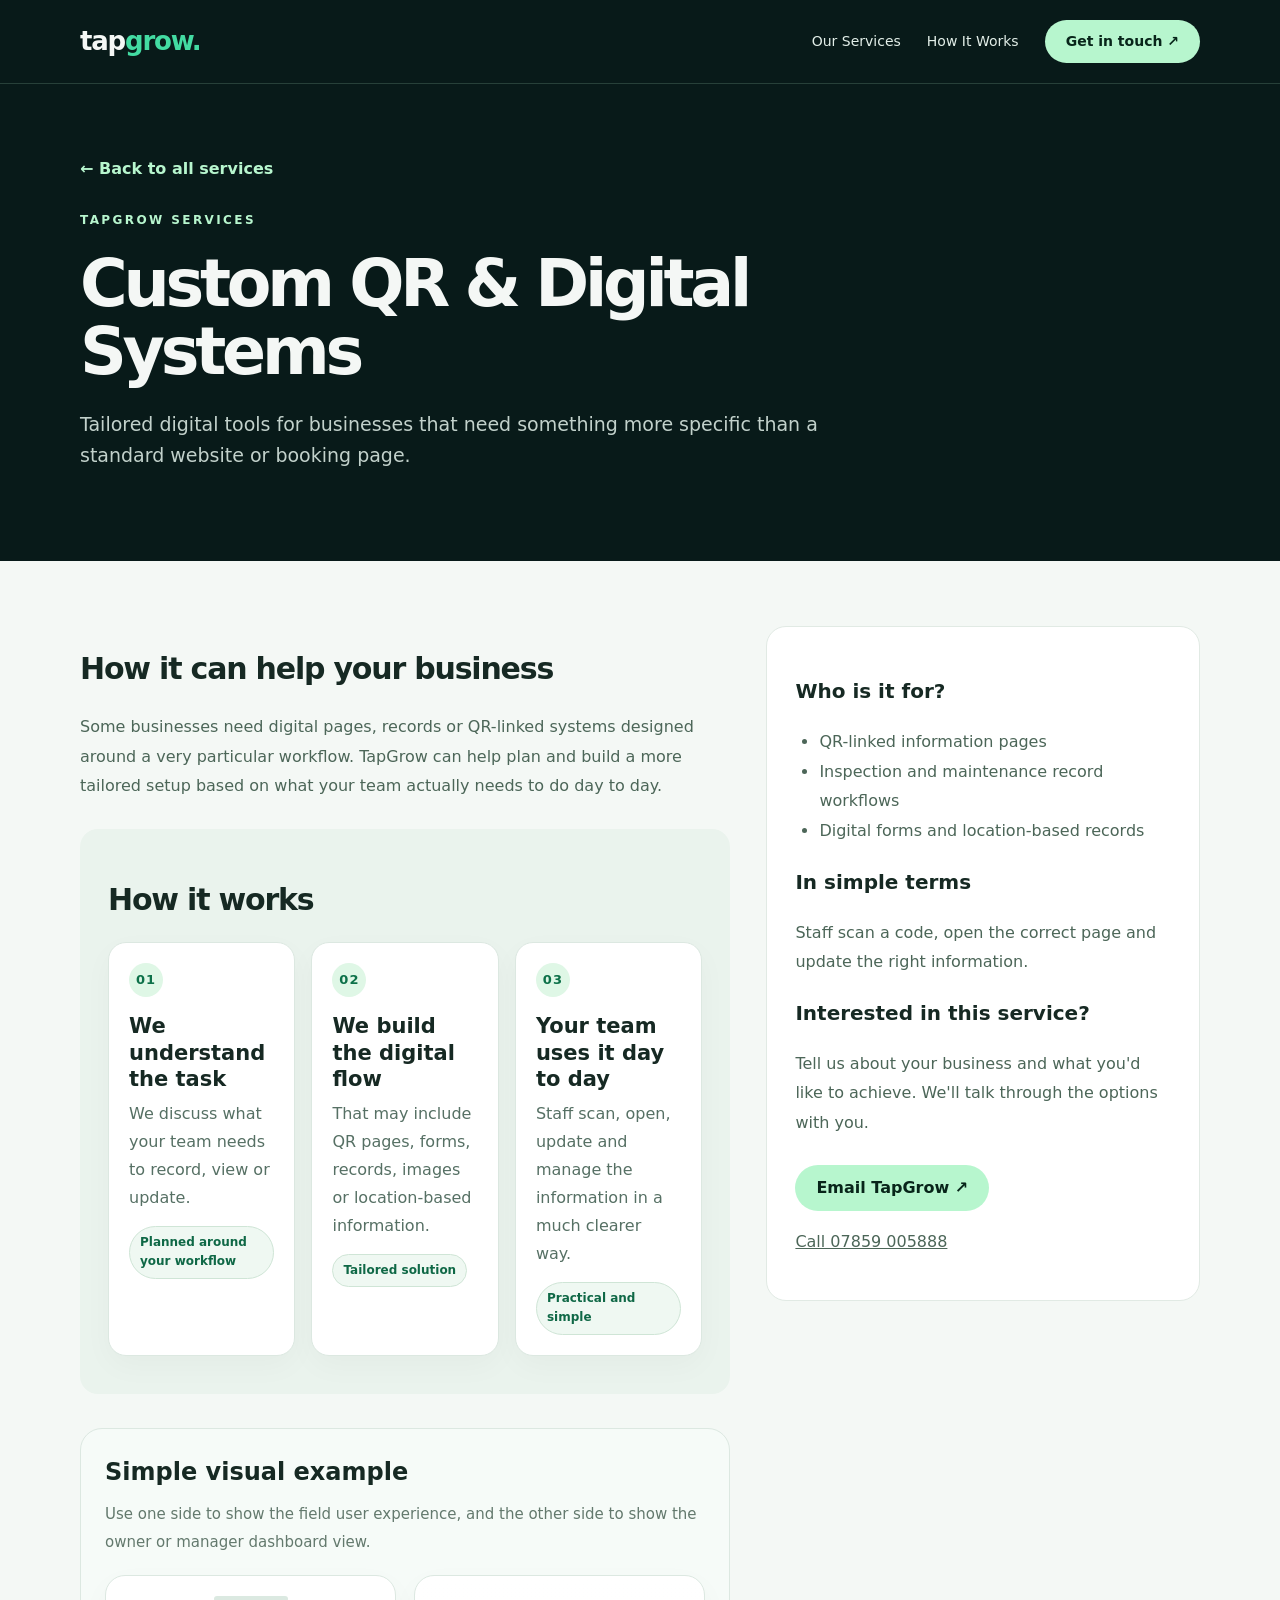
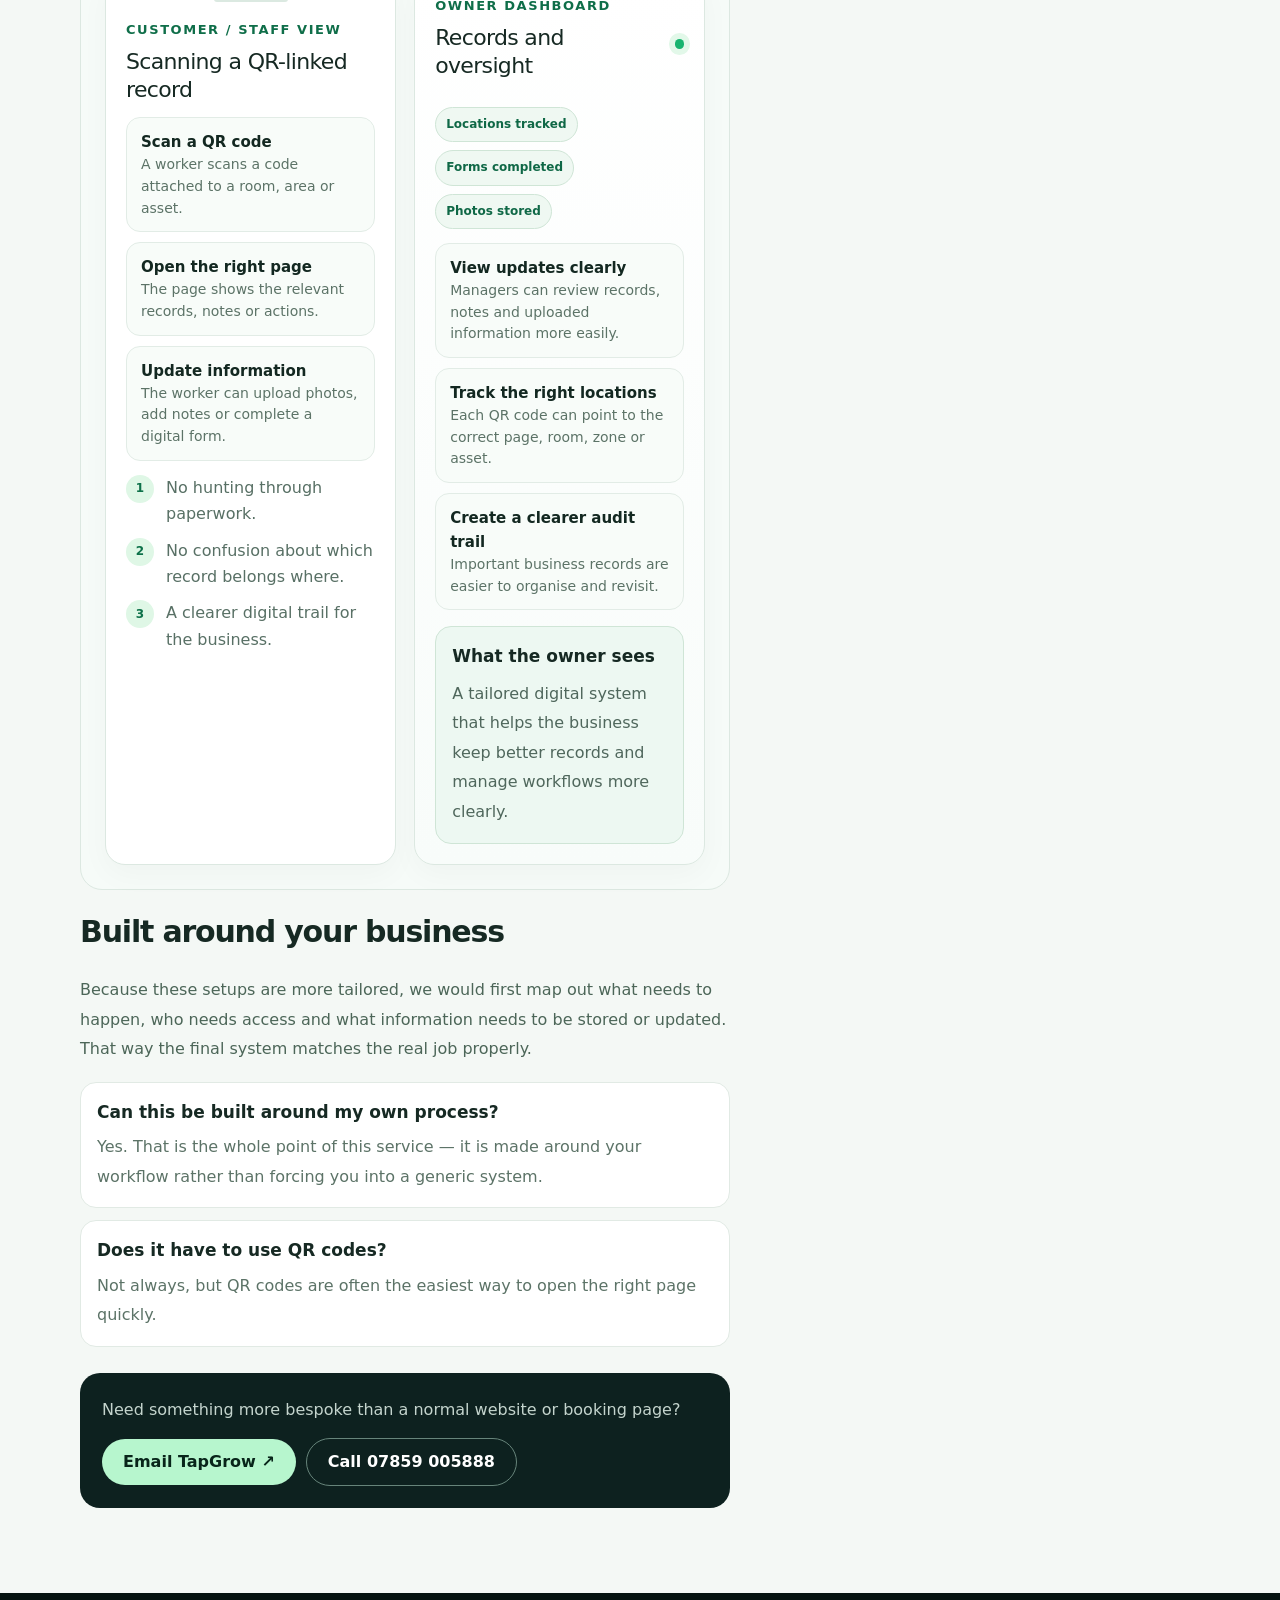
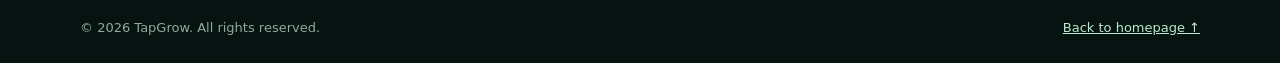
==== commit f407cc55: "Add files via upload" ====
--- a/custom-digital.html
+++ b/custom-digital.html
@@ -3,8 +3,5 @@
 <main><section class="detail-hero"><div class="wrap"><a class="breadcrumb" href="index.html#services">← Back to all services</a><div class="eyebrow" style="margin-top:30px">TapGrow services</div><h1>Custom QR & Digital Systems</h1><p>Tailored digital tools for businesses that need something more specific than a standard website or booking page.</p></div></section>
 <section class="detail-main"><div class="wrap detail-grid"><div><h2>How it can help your business</h2><p>Some businesses need digital pages, records or QR-linked systems designed around a very particular workflow. TapGrow can help plan and build a more tailored setup based on what your team actually needs to do day to day.</p>
 <div class="detail-steps"><h2>How it works</h2><div class="journey-grid"><div class="journey-card"><span class="journey-number">01</span><h3>We understand the task</h3><p>We discuss what your team needs to record, view or update.</p><span class="mini-tag">Planned around your workflow</span></div><div class="journey-card"><span class="journey-number">02</span><h3>We build the digital flow</h3><p>That may include QR pages, forms, records, images or location-based information.</p><span class="mini-tag">Tailored solution</span></div><div class="journey-card"><span class="journey-number">03</span><h3>Your team uses it day to day</h3><p>Staff scan, open, update and manage the information in a much clearer way.</p><span class="mini-tag">Practical and simple</span></div></div></div>
-<div class="visual-example"><h3>Simple visual example</h3><div class="example-grid"><div class="mock-phone"><div class="mock-screen-title">Example use case</div><div class="mock-title">QR-linked records</div><div class="mock-list"><div class="mock-item"><strong>Scan a QR code</strong><span>A worker scans a code attached to a room, area or asset.</span></div><div class="mock-item"><strong>Open the right page</strong><span>The page shows the relevant records, notes or actions.</span></div><div class="mock-item"><strong>Update information</strong><span>The worker can upload photos, add notes or complete a digital form.</span></div></div><div class="tiny-steps"><div class="tiny-step"><span class="tiny-no">1</span><p>No hunting through paperwork.</p></div><div class="tiny-step"><span class="tiny-no">2</span><p>No confusion about which record belongs where.</p></div><div class="tiny-step"><span class="tiny-no">3</span><p>A clearer digital trail for the business.</p></div></div></div><div class="mock-panel"><h3 style="margin-top:0">What this can be used for</h3><div class="info-list"><div class="info-item"><strong>Inspection records</strong><span>Store updates, photos and notes against a location or item.</span></div><div class="info-item"><strong>QR information pages</strong><span>Open the correct page instantly by scanning the code.</span></div><div class="info-item"><strong>Custom digital workflows</strong><span>Make a repeated process easier for your staff to complete.</span></div></div><div class="light-callout"><h4>Good for:</h4><p>Maintenance workflows, inspection systems, location-based records and specialist business processes.</p></div></div></div></div>
-<h2>Built around your business</h2><p>Because these setups are more tailored, we would first map out what needs to happen, who needs access and what information needs to be stored or updated. That way the final system matches the real job properly.</p>
-<div class="faq-list"><div class="faq-item"><h4>Can this be built around my own process?</h4><p>Yes. That is the whole point of this service — it is made around your workflow rather than forcing you into a generic system.</p></div><div class="faq-item"><h4>Does it have to use QR codes?</h4><p>Not always, but QR codes are often the easiest way to open the right page quickly.</p></div></div>
-<div class="service-cta"><p>Need something more bespoke than a normal website or booking page?</p><a class="pill" href="mailto:tapgrow@hotmail.com?subject=Enquiry%20about%20Custom%20QR%20%26%20Digital%20Systems">Email TapGrow ↗</a><a class="pill outline" href="tel:+447859005888">Call 07859 005888</a></div></div><aside class="detail-panel"><h3>Who is it for?</h3><ul><li>QR-linked information pages</li><li>Inspection and maintenance record workflows</li><li>Digital forms and location-based records</li></ul><h3>In simple terms</h3><p>Staff scan a code, open the correct page and update the right information.</p><h3>Interested in this service?</h3><p>Tell us about your business and what you'd like to achieve. We'll talk through the options with you.</p><a class="pill" href="mailto:tapgrow@hotmail.com?subject=Enquiry%20about%20Custom%20QR%20%26%20Digital%20Systems">Email TapGrow ↗</a><p><a href="tel:+447859005888">Call 07859 005888</a></p></aside></div></section></main>
-<footer><div class="wrap foot"><span>© <span id="year">2026</span> TapGrow. All rights reserved.</span><a href="index.html">Back to homepage ↑</a></div></footer><script>document.getElementById('year').textContent=new Date().getFullYear()</script></body></html>
+<div class="visual-example"><h3>Simple visual example</h3><p class="subtle">Use one side to show the field user experience, and the other side to show the owner or manager dashboard view.</p><div class="example-grid"><div class="mock-phone"><div class="mock-screen-title">Customer / staff view</div><div class="mock-title">Scanning a QR-linked record</div><div class="mock-list"><div class="mock-item"><strong>Scan a QR code</strong><span>A worker scans a code attached to a room, area or asset.</span></div><div class="mock-item"><strong>Open the right page</strong><span>The page shows the relevant records, notes or actions.</span></div><div class="mock-item"><strong>Update information</strong><span>The worker can upload photos, add notes or complete a digital form.</span></div></div><div class="tiny-steps"><div class="tiny-step"><span class="tiny-no">1</span><p>No hunting through paperwork.</p></div><div class="tiny-step"><span class="tiny-no">2</span><p>No confusion about which record belongs where.</p></div><div class="tiny-step"><span class="tiny-no">3</span><p>A clearer digital trail for the business.</p></div></div></div><div class="dashboard-card"><div class="dashboard-header"><div><div class="dash-eyebrow">Owner dashboard</div><div class="dash-title">Records and oversight</div></div><span class="status-dot" aria-hidden="true"></span></div><div class="dashboard-badges"><span class="dash-badge">Locations tracked</span><span class="dash-badge">Forms completed</span><span class="dash-badge">Photos stored</span></div><div class="dash-stats"><div class="dash-stat"><strong>View updates clearly</strong><span>Managers can review records, notes and uploaded information more easily.</span></div><div class="dash-stat"><strong>Track the right locations</strong><span>Each QR code can point to the correct page, room, zone or asset.</span></div><div class="dash-stat"><strong>Create a clearer audit trail</strong><span>Important business records are easier to organise and revisit.</span></div></div><div class="dashboard-note"><h4>What the owner sees</h4><p>A tailored digital system that helps the business keep better records and manage workflows more clearly.</p></div></div></div></div>
+<h2>Built around your business</h2><p>Because these setups are more tailored, we would first map out what needs to happen, who needs access and what information needs to be stored or updated. That way the final system matches the real job properly.</p><div class="faq-list"><div class="faq-item"><h4>Can this be built around my own process?</h4><p>Yes. That is the whole point of this service — it is made around your workflow rather than forcing you into a generic system.</p></div><div class="faq-item"><h4>Does it have to use QR codes?</h4><p>Not always, but QR codes are often the easiest way to open the right page quickly.</p></div></div><div class="service-cta"><p>Need something more bespoke than a normal website or booking page?</p><a class="pill" href="mailto:tapgrow@hotmail.com?subject=Enquiry%20about%20Custom%20QR%20%26%20Digital%20Systems">Email TapGrow ↗</a><a class="pill outline" href="tel:+447859005888">Call 07859 005888</a></div></div><aside class="detail-panel"><h3>Who is it for?</h3><ul><li>QR-linked information pages</li><li>Inspection and maintenance record workflows</li><li>Digital forms and location-based records</li></ul><h3>In simple terms</h3><p>Staff scan a code, open the correct page and update the right information.</p><h3>Interested in this service?</h3><p>Tell us about your business and what you'd like to achieve. We'll talk through the options with you.</p><a class="pill" href="mailto:tapgrow@hotmail.com?subject=Enquiry%20about%20Custom%20QR%20%26%20Digital%20Systems">Email TapGrow ↗</a><p><a href="tel:+447859005888">Call 07859 005888</a></p></aside></div></section></main><footer><div class="wrap foot"><span>© <span id="year">2026</span> TapGrow. All rights reserved.</span><a href="index.html">Back to homepage ↑</a></div></footer><script>document.getElementById('year').textContent=new Date().getFullYear()</script></body></html>
--- a/styles.css
+++ b/styles.css
@@ -3,8 +3,14 @@
 /* Accessibility and navigation improvements */
 .navlinks a.pill{color:#08251a!important;font-weight:850}.card-top{display:flex;align-items:center;justify-content:space-between;gap:12px}.more-link{color:#075c3c;text-decoration:none;border:1px solid #acd9bb;background:#f0fff4;padding:9px 13px;border-radius:999px;font-size:13px;font-weight:800;white-space:nowrap}.more-link:hover,.more-link:focus-visible{background:#d5f8e1;text-decoration:underline}.detail-hero{padding:72px 0;background:var(--dark);color:var(--text)}.detail-hero h1{font-size:clamp(36px,6vw,65px);max-width:850px}.detail-hero p{font-size:19px;color:#c2d1cb;max-width:750px}.breadcrumb{color:var(--mint);font-weight:750;text-decoration:none}.detail-main{padding:65px 0 85px}.detail-grid{display:grid;grid-template-columns:1.5fr 1fr;gap:36px}.detail-main h2{font-size:30px;letter-spacing:-.04em;line-height:1.2}.detail-main h3{font-size:20px}.detail-main p,.detail-main li{color:#4c6658;line-height:1.85}.detail-main ul,.detail-main ol{padding-left:24px}.detail-panel{background:#fff;border:1px solid #e1eae4;border-radius:20px;padding:28px;align-self:start}.detail-panel .pill{margin-top:12px}.detail-steps{background:#eaf3ed;border-radius:18px;padding:28px;margin-top:28px}
 
-/* New visual example sections */
-.journey-grid{display:grid;grid-template-columns:repeat(3,1fr);gap:16px;margin:18px 0 10px}.journey-card{background:#fff;border:1px solid #dce8e1;border-radius:18px;padding:20px;box-shadow:0 10px 30px #0a281008}.journey-card .journey-number{display:inline-flex;align-items:center;justify-content:center;width:34px;height:34px;border-radius:999px;background:#dff7e6;color:#0d7149;font-weight:900;font-size:13px;letter-spacing:.08em}.journey-card h3{margin:16px 0 8px;font-size:21px;line-height:1.25}.journey-card p{margin:0;color:#567064;line-height:1.75}.journey-card .mini-tag{display:inline-block;margin-top:14px;background:#eff8f2;border:1px solid #cfe5d6;color:#0f6846;padding:6px 10px;border-radius:999px;font-size:12px;font-weight:800}.visual-example{margin-top:34px;background:#f6fbf8;border:1px solid #dce8e1;border-radius:22px;padding:24px}.visual-example h3{margin-top:0;font-size:24px}.example-grid{display:grid;grid-template-columns:1.1fr 1fr;gap:18px;align-items:stretch}.mock-phone,.mock-panel{background:#fff;border:1px solid #dce8e1;border-radius:20px;padding:20px;box-shadow:0 10px 30px #0a281008}.mock-phone{position:relative;overflow:hidden}.mock-phone:before{content:"";display:block;width:74px;height:6px;border-radius:999px;background:#dbe9e1;margin:0 auto 18px}.mock-screen-title{font-size:13px;font-weight:900;letter-spacing:.12em;color:#0f6e49;text-transform:uppercase}.mock-title{font-size:22px;line-height:1.25;margin:8px 0 14px;letter-spacing:-.03em}.mock-list,.check-list,.info-list{display:grid;gap:10px}.mock-item,.check-item,.info-item{border:1px solid #e2ece6;background:#f8fcf9;border-radius:14px;padding:12px 14px}.mock-item strong,.check-item strong,.info-item strong{display:block;color:#132821;font-size:15px}.mock-item span,.check-item span,.info-item span{display:block;color:#5c7367;font-size:14px;line-height:1.55}.tiny-steps{display:grid;gap:10px;margin-top:14px}.tiny-step{display:flex;gap:12px;align-items:flex-start}.tiny-step .tiny-no{flex:0 0 28px;height:28px;border-radius:999px;background:#dff7e6;color:#0d7149;font-weight:900;display:grid;place-items:center;font-size:12px}.tiny-step p{margin:0;color:#587065;line-height:1.65}.split-note{margin-top:18px;display:grid;grid-template-columns:1fr 1fr;gap:14px}.note-box{background:#fff;border:1px solid #dce8e1;border-radius:16px;padding:16px}.note-box h4{margin:0 0 8px;font-size:17px}.note-box p{margin:0;color:#5b7267;line-height:1.7}.light-callout{margin-top:22px;background:#eff8f2;border:1px solid #cfe5d6;border-radius:16px;padding:18px}.light-callout h4{margin:0 0 8px;font-size:18px}.light-callout p{margin:0;color:#4e675b}.faq-list{display:grid;gap:12px;margin-top:18px}.faq-item{background:#fff;border:1px solid #e1eae4;border-radius:16px;padding:16px}.faq-item h4{margin:0 0 6px;font-size:17px}.faq-item p{margin:0;color:#5c7367}.service-cta{margin-top:26px;padding:22px;background:#0d211f;border-radius:20px;color:#eef6f2}.service-cta p{color:#c4d4cd;margin:0 0 14px}.service-cta .pill{margin-right:10px}.subtle{color:#6b8176;font-size:15px}
+/* Step cards */
+.journey-grid{display:grid;grid-template-columns:repeat(3,1fr);gap:16px;margin:18px 0 10px}.journey-card{background:#fff;border:1px solid #dce8e1;border-radius:18px;padding:20px;box-shadow:0 10px 30px #0a281008}.journey-card .journey-number{display:inline-flex;align-items:center;justify-content:center;width:34px;height:34px;border-radius:999px;background:#dff7e6;color:#0d7149;font-weight:900;font-size:13px;letter-spacing:.08em}.journey-card h3{margin:16px 0 8px;font-size:21px;line-height:1.25}.journey-card p{margin:0;color:#567064;line-height:1.75}.journey-card .mini-tag{display:inline-block;margin-top:14px;background:#eff8f2;border:1px solid #cfe5d6;color:#0f6846;padding:6px 10px;border-radius:999px;font-size:12px;font-weight:800}
+
+/* Visual examples */
+.visual-example{margin-top:34px;background:#f6fbf8;border:1px solid #dce8e1;border-radius:22px;padding:24px}.visual-example h3{margin:0 0 10px;font-size:24px}.visual-example .subtle{margin:0 0 18px;color:#63796d}.example-grid{display:grid;grid-template-columns:1fr 1fr;gap:18px;align-items:stretch}.mock-phone,.dashboard-card{background:#fff;border:1px solid #dce8e1;border-radius:20px;padding:20px;box-shadow:0 10px 30px #0a281008}.mock-phone{position:relative;overflow:hidden}.mock-phone:before{content:"";display:block;width:74px;height:6px;border-radius:999px;background:#dbe9e1;margin:0 auto 18px}.mock-screen-title,.dash-eyebrow{font-size:13px;font-weight:900;letter-spacing:.12em;color:#0f6e49;text-transform:uppercase}.mock-title,.dash-title{font-size:22px;line-height:1.25;margin:8px 0 14px;letter-spacing:-.03em;color:#162923}.mock-list,.check-list,.info-list,.dash-stats{display:grid;gap:10px}.mock-item,.check-item,.info-item,.dash-stat{border:1px solid #e2ece6;background:#f8fcf9;border-radius:14px;padding:12px 14px}.mock-item strong,.check-item strong,.info-item strong,.dash-stat strong{display:block;color:#132821;font-size:15px}.mock-item span,.check-item span,.info-item span,.dash-stat span{display:block;color:#5c7367;font-size:14px;line-height:1.55}.tiny-steps{display:grid;gap:10px;margin-top:14px}.tiny-step{display:flex;gap:12px;align-items:flex-start}.tiny-step .tiny-no{flex:0 0 28px;height:28px;border-radius:999px;background:#dff7e6;color:#0d7149;font-weight:900;display:grid;place-items:center;font-size:12px}.tiny-step p{margin:0;color:#587065;line-height:1.65}.split-note{margin-top:18px;display:grid;grid-template-columns:1fr 1fr;gap:14px}.note-box{background:#fff;border:1px solid #dce8e1;border-radius:16px;padding:16px}.note-box h4{margin:0 0 8px;font-size:17px}.note-box p{margin:0;color:#5b7267;line-height:1.7}.light-callout{margin-top:16px;background:#eff8f2;border:1px solid #cfe5d6;border-radius:16px;padding:18px}.light-callout h4{margin:0 0 8px;font-size:18px}.light-callout p{margin:0;color:#4e675b}.faq-list{display:grid;gap:12px;margin-top:18px}.faq-item{background:#fff;border:1px solid #e1eae4;border-radius:16px;padding:16px}.faq-item h4{margin:0 0 6px;font-size:17px}.faq-item p{margin:0;color:#5c7367}.service-cta{margin-top:26px;padding:22px;background:#0d211f;border-radius:20px;color:#eef6f2}.service-cta p{color:#c4d4cd;margin:0 0 14px}.service-cta .pill{margin-right:10px}.subtle{color:#6b8176;font-size:15px}
+
+/* Owner dashboard styling */
+.dashboard-card{background:linear-gradient(180deg,#ffffff,#f8fcfa)}.dashboard-header{display:flex;align-items:center;justify-content:space-between;gap:12px;margin-bottom:14px}.status-dot{width:10px;height:10px;border-radius:999px;background:#18b46f;display:inline-block;box-shadow:0 0 0 6px #e2f8e9}.dashboard-badges{display:flex;gap:8px;flex-wrap:wrap;margin-bottom:14px}.dash-badge{background:#eff8f2;border:1px solid #cfe5d6;color:#0f6846;padding:7px 10px;border-radius:999px;font-size:12px;font-weight:800}.dash-flow{display:grid;gap:10px;margin-top:14px}.dash-flow-item{display:flex;gap:12px;align-items:flex-start;background:#f8fcf9;border:1px solid #e2ece6;border-radius:14px;padding:12px 14px}.dash-flow-no{flex:0 0 28px;height:28px;border-radius:999px;background:#dff7e6;color:#0d7149;font-weight:900;display:grid;place-items:center;font-size:12px}.dash-flow-item p{margin:0;color:#597166;line-height:1.6}.dash-flow-item strong{display:block;color:#132821}.dashboard-note{margin-top:16px;padding:16px;background:#edf8f2;border:1px solid #cfe5d6;border-radius:16px}.dashboard-note h4{margin:0 0 8px;font-size:17px}.dashboard-note p{margin:0;color:#4f675c}
 
 @media(max-width:900px){.journey-grid,.example-grid,.split-note{grid-template-columns:1fr}.detail-grid{grid-template-columns:1fr}.detail-panel{order:-1}}
-@media(max-width:700px){.wrap{width:min(100% - 32px,1120px)}.nav{padding:16px 0}.brand{font-size:24px}.navlinks a:not(.pill){display:none}.navlinks .pill{padding:10px 14px;font-size:13px}.hero{padding:72px 0 78px}.cards,.steps,.journey-grid{grid-template-columns:1fr}.card{padding:25px}.steps{gap:8px}section{padding:63px 0}.trust{gap:9px 18px}.contact-buttons{flex-direction:column}.contact-buttons a{width:100%}.more-link{font-size:12px;padding:8px 10px}.detail-hero{padding:55px 0}.detail-main{padding:40px 0 70px}.visual-example,.detail-steps,.detail-panel{padding:20px}}
+@media(max-width:700px){.wrap{width:min(100% - 32px,1120px)}.nav{padding:16px 0}.brand{font-size:24px}.navlinks a:not(.pill){display:none}.navlinks .pill{padding:10px 14px;font-size:13px}.hero{padding:72px 0 78px}.cards,.steps,.journey-grid{grid-template-columns:1fr}.card{padding:25px}.steps{gap:8px}section{padding:63px 0}.trust{gap:9px 18px}.contact-buttons{flex-direction:column}.contact-buttons a{width:100%}.more-link{font-size:12px;padding:8px 10px}.detail-hero{padding:55px 0}.detail-main{padding:40px 0 70px}.visual-example,.detail-steps,.detail-panel,.mock-phone,.dashboard-card{padding:20px}}
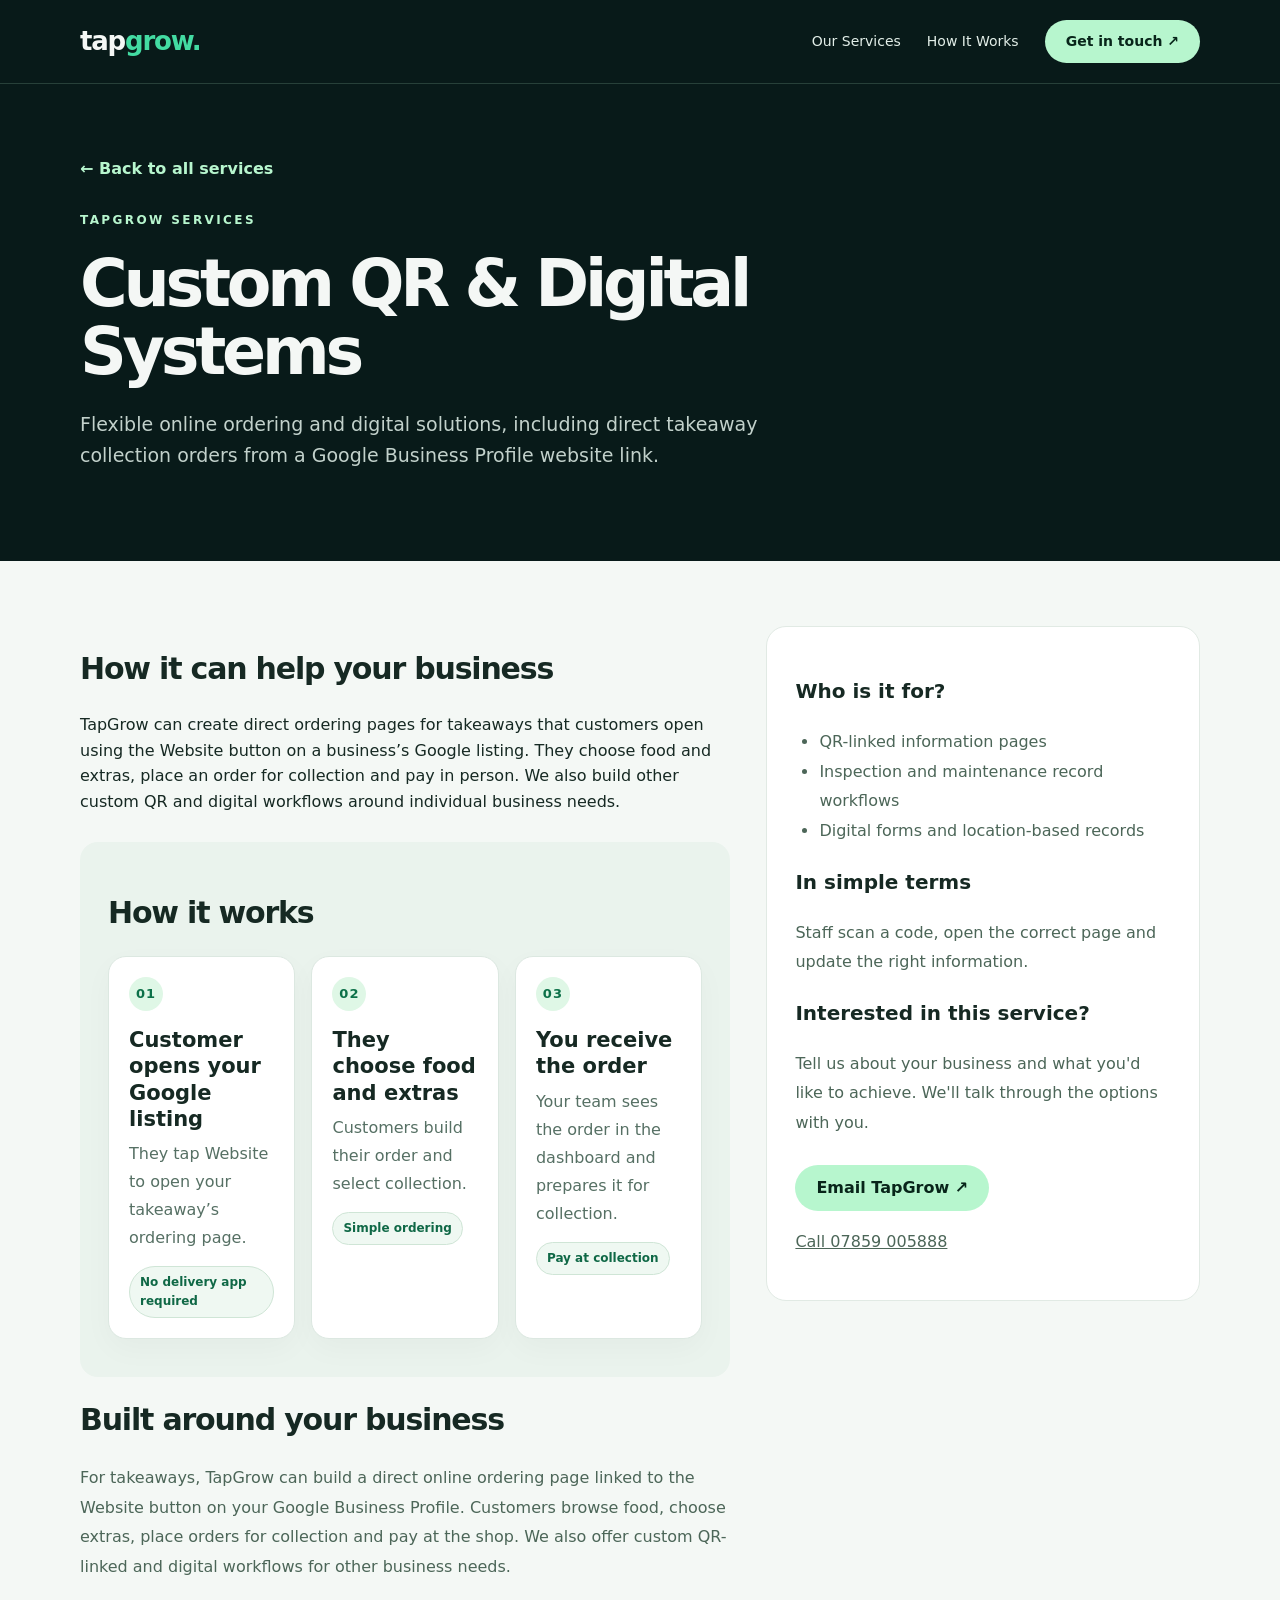
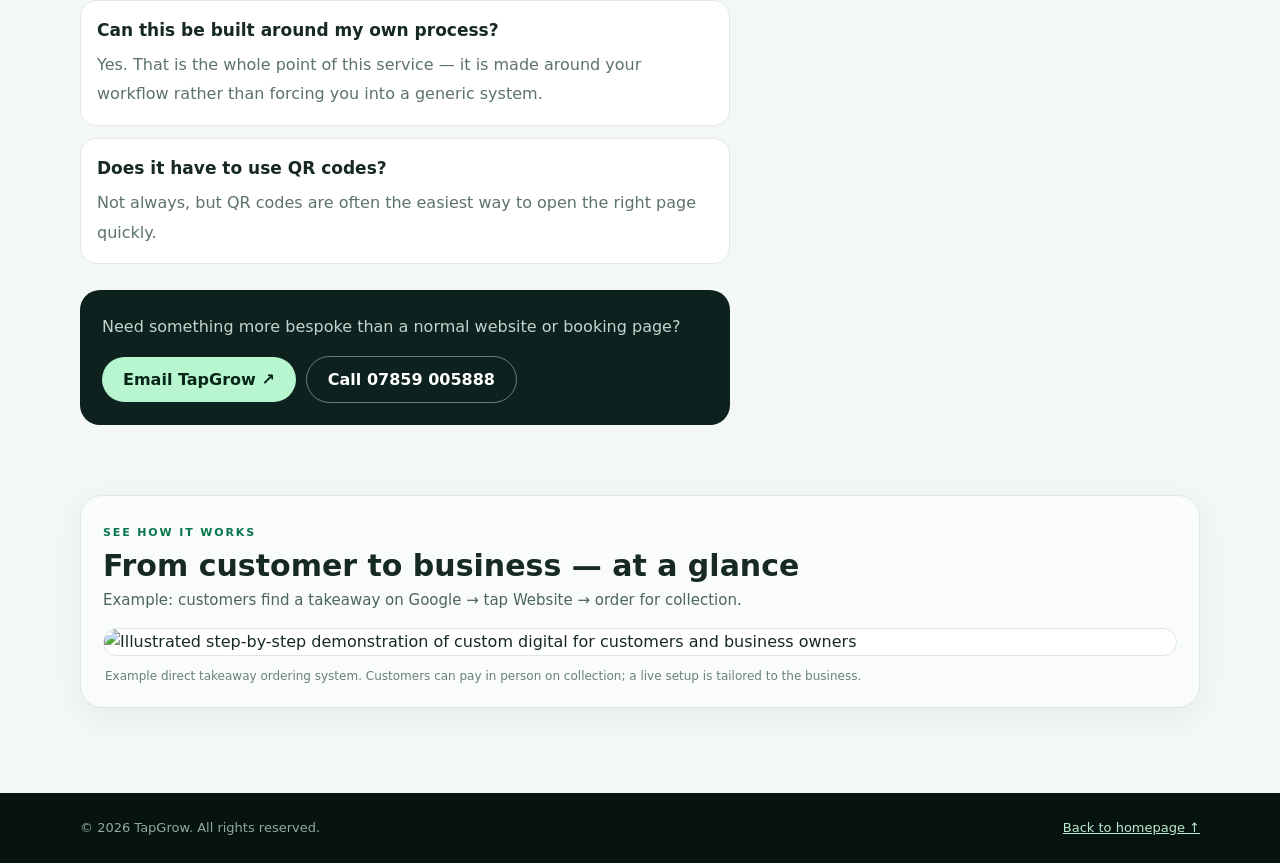
==== commit 2fbc2a37: "Add files via upload" ====
--- a/custom-digital.html
+++ b/custom-digital.html
@@ -1,7 +1,8 @@
-<!doctype html><html lang="en"><head><meta charset="utf-8"><meta name="viewport" content="width=device-width,initial-scale=1"><meta name="theme-color" content="#081a19"><meta name="description" content="Explore TapGrow Custom QR & Digital Systems for UK businesses."><title>Custom QR & Digital Systems | TapGrow</title><link rel="stylesheet" href="styles.css"></head><body>
-<div class="dark"><header><div class="wrap nav"><a class="brand" href="index.html">tap<span>grow.</span></a><nav class="navlinks" aria-label="Main navigation"><a href="index.html#services">Our Services</a><a href="index.html#how-it-works">How It Works</a><a class="pill" href="index.html#contact">Get in touch ↗</a></nav></div></header></div>
-<main><section class="detail-hero"><div class="wrap"><a class="breadcrumb" href="index.html#services">← Back to all services</a><div class="eyebrow" style="margin-top:30px">TapGrow services</div><h1>Custom QR & Digital Systems</h1><p>Tailored digital tools for businesses that need something more specific than a standard website or booking page.</p></div></section>
-<section class="detail-main"><div class="wrap detail-grid"><div><h2>How it can help your business</h2><p>Some businesses need digital pages, records or QR-linked systems designed around a very particular workflow. TapGrow can help plan and build a more tailored setup based on what your team actually needs to do day to day.</p>
-<div class="detail-steps"><h2>How it works</h2><div class="journey-grid"><div class="journey-card"><span class="journey-number">01</span><h3>We understand the task</h3><p>We discuss what your team needs to record, view or update.</p><span class="mini-tag">Planned around your workflow</span></div><div class="journey-card"><span class="journey-number">02</span><h3>We build the digital flow</h3><p>That may include QR pages, forms, records, images or location-based information.</p><span class="mini-tag">Tailored solution</span></div><div class="journey-card"><span class="journey-number">03</span><h3>Your team uses it day to day</h3><p>Staff scan, open, update and manage the information in a much clearer way.</p><span class="mini-tag">Practical and simple</span></div></div></div>
-<div class="visual-example"><h3>Simple visual example</h3><p class="subtle">Use one side to show the field user experience, and the other side to show the owner or manager dashboard view.</p><div class="example-grid"><div class="mock-phone"><div class="mock-screen-title">Customer / staff view</div><div class="mock-title">Scanning a QR-linked record</div><div class="mock-list"><div class="mock-item"><strong>Scan a QR code</strong><span>A worker scans a code attached to a room, area or asset.</span></div><div class="mock-item"><strong>Open the right page</strong><span>The page shows the relevant records, notes or actions.</span></div><div class="mock-item"><strong>Update information</strong><span>The worker can upload photos, add notes or complete a digital form.</span></div></div><div class="tiny-steps"><div class="tiny-step"><span class="tiny-no">1</span><p>No hunting through paperwork.</p></div><div class="tiny-step"><span class="tiny-no">2</span><p>No confusion about which record belongs where.</p></div><div class="tiny-step"><span class="tiny-no">3</span><p>A clearer digital trail for the business.</p></div></div></div><div class="dashboard-card"><div class="dashboard-header"><div><div class="dash-eyebrow">Owner dashboard</div><div class="dash-title">Records and oversight</div></div><span class="status-dot" aria-hidden="true"></span></div><div class="dashboard-badges"><span class="dash-badge">Locations tracked</span><span class="dash-badge">Forms completed</span><span class="dash-badge">Photos stored</span></div><div class="dash-stats"><div class="dash-stat"><strong>View updates clearly</strong><span>Managers can review records, notes and uploaded information more easily.</span></div><div class="dash-stat"><strong>Track the right locations</strong><span>Each QR code can point to the correct page, room, zone or asset.</span></div><div class="dash-stat"><strong>Create a clearer audit trail</strong><span>Important business records are easier to organise and revisit.</span></div></div><div class="dashboard-note"><h4>What the owner sees</h4><p>A tailored digital system that helps the business keep better records and manage workflows more clearly.</p></div></div></div></div>
-<h2>Built around your business</h2><p>Because these setups are more tailored, we would first map out what needs to happen, who needs access and what information needs to be stored or updated. That way the final system matches the real job properly.</p><div class="faq-list"><div class="faq-item"><h4>Can this be built around my own process?</h4><p>Yes. That is the whole point of this service — it is made around your workflow rather than forcing you into a generic system.</p></div><div class="faq-item"><h4>Does it have to use QR codes?</h4><p>Not always, but QR codes are often the easiest way to open the right page quickly.</p></div></div><div class="service-cta"><p>Need something more bespoke than a normal website or booking page?</p><a class="pill" href="mailto:tapgrow@hotmail.com?subject=Enquiry%20about%20Custom%20QR%20%26%20Digital%20Systems">Email TapGrow ↗</a><a class="pill outline" href="tel:+447859005888">Call 07859 005888</a></div></div><aside class="detail-panel"><h3>Who is it for?</h3><ul><li>QR-linked information pages</li><li>Inspection and maintenance record workflows</li><li>Digital forms and location-based records</li></ul><h3>In simple terms</h3><p>Staff scan a code, open the correct page and update the right information.</p><h3>Interested in this service?</h3><p>Tell us about your business and what you'd like to achieve. We'll talk through the options with you.</p><a class="pill" href="mailto:tapgrow@hotmail.com?subject=Enquiry%20about%20Custom%20QR%20%26%20Digital%20Systems">Email TapGrow ↗</a><p><a href="tel:+447859005888">Call 07859 005888</a></p></aside></div></section></main><footer><div class="wrap foot"><span>© <span id="year">2026</span> TapGrow. All rights reserved.</span><a href="index.html">Back to homepage ↑</a></div></footer><script>document.getElementById('year').textContent=new Date().getFullYear()</script></body></html>
+<!DOCTYPE html>
+
+<html lang="en"><head><meta charset="utf-8"/><meta content="width=device-width,initial-scale=1" name="viewport"/><meta content="#081a19" name="theme-color"/><meta content="Explore TapGrow Custom QR &amp; Digital Systems for UK businesses." name="description"/><title>Custom QR &amp; Digital Systems | TapGrow</title><link href="styles.css" rel="stylesheet"/></head><body>
+<div class="dark"><header><div class="wrap nav"><a class="brand" href="index.html">tap<span>grow.</span></a><nav aria-label="Main navigation" class="navlinks"><a href="index.html#services">Our Services</a><a href="index.html#how-it-works">How It Works</a><a class="pill" href="index.html#contact">Get in touch ↗</a></nav></div></header></div>
+<main><section class="detail-hero"><div class="wrap"><a class="breadcrumb" href="index.html#services">← Back to all services</a><div class="eyebrow" style="margin-top:30px">TapGrow services</div><h1>Custom QR &amp; Digital Systems</h1><p>Flexible online ordering and digital solutions, including direct takeaway collection orders from a Google Business Profile website link.</p></div></section>
+<section class="detail-main"><div class="wrap detail-grid"><div><h2>How it can help your business</h2> TapGrow can create direct ordering pages for takeaways that customers open using the Website button on a business’s Google listing. They choose food and extras, place an order for collection and pay in person. We also build other custom QR and digital workflows around individual business needs.
+<div class="detail-steps"><h2>How it works</h2><div class="journey-grid"><div class="journey-card"><span class="journey-number">01</span><h3>Customer opens your Google listing</h3><p>They tap Website to open your takeaway’s ordering page.</p><span class="mini-tag">No delivery app required</span></div><div class="journey-card"><span class="journey-number">02</span><h3>They choose food and extras</h3><p>Customers build their order and select collection.</p><span class="mini-tag">Simple ordering</span></div><div class="journey-card"><span class="journey-number">03</span><h3>You receive the order</h3><p>Your team sees the order in the dashboard and prepares it for collection.</p><span class="mini-tag">Pay at collection</span></div></div></div>
+<h2>Built around your business</h2><p>For takeaways, TapGrow can build a direct online ordering page linked to the Website button on your Google Business Profile. Customers browse food, choose extras, place orders for collection and pay at the shop. We also offer custom QR-linked and digital workflows for other business needs.</p><div class="faq-list"><div class="faq-item"><h4>Can this be built around my own process?</h4><p>Yes. That is the whole point of this service — it is made around your workflow rather than forcing you into a generic system.</p></div><div class="faq-item"><h4>Does it have to use QR codes?</h4><p>Not always, but QR codes are often the easiest way to open the right page quickly.</p></div></div><div class="service-cta"><p>Need something more bespoke than a normal website or booking page?</p><a class="pill" href="mailto:tapgrow@hotmail.com?subject=Enquiry%20about%20Custom%20QR%20%26%20Digital%20Systems">Email TapGrow ↗</a><a class="pill outline" href="tel:+447859005888">Call 07859 005888</a></div></div><aside class="detail-panel"><h3>Who is it for?</h3><ul><li>QR-linked information pages</li><li>Inspection and maintenance record workflows</li><li>Digital forms and location-based records</li></ul><h3>In simple terms</h3><p>Staff scan a code, open the correct page and update the right information.</p><h3>Interested in this service?</h3><p>Tell us about your business and what you'd like to achieve. We'll talk through the options with you.</p><a class="pill" href="mailto:tapgrow@hotmail.com?subject=Enquiry%20about%20Custom%20QR%20%26%20Digital%20Systems">Email TapGrow ↗</a><p><a href="tel:+447859005888">Call 07859 005888</a></p></aside><div class="visual-example visual-photo-example"><div class="visual-heading"><span class="visual-kicker">SEE HOW IT WORKS</span><h3>From customer to business — at a glance</h3><p>Example: customers find a takeaway on Google → tap Website → order for collection.</p></div><img alt="Illustrated step-by-step demonstration of custom digital for customers and business owners" class="service-illustration" decoding="async" loading="lazy" src="assets/custom-digital-example.webp"/><p class="visual-disclaimer">Example direct takeaway ordering system. Customers can pay in person on collection; a live setup is tailored to the business.</p></div></div></section></main><footer><div class="wrap foot"><span>© <span id="year">2026</span> TapGrow. All rights reserved.</span><a href="index.html">Back to homepage ↑</a></div></footer><script>document.getElementById('year').textContent=new Date().getFullYear()</script></body></html>
--- a/styles.css
+++ b/styles.css
@@ -14,3 +14,12 @@
 
 @media(max-width:900px){.journey-grid,.example-grid,.split-note{grid-template-columns:1fr}.detail-grid{grid-template-columns:1fr}.detail-panel{order:-1}}
 @media(max-width:700px){.wrap{width:min(100% - 32px,1120px)}.nav{padding:16px 0}.brand{font-size:24px}.navlinks a:not(.pill){display:none}.navlinks .pill{padding:10px 14px;font-size:13px}.hero{padding:72px 0 78px}.cards,.steps,.journey-grid{grid-template-columns:1fr}.card{padding:25px}.steps{gap:8px}section{padding:63px 0}.trust{gap:9px 18px}.contact-buttons{flex-direction:column}.contact-buttons a{width:100%}.more-link{font-size:12px;padding:8px 10px}.detail-hero{padding:55px 0}.detail-main{padding:40px 0 70px}.visual-example,.detail-steps,.detail-panel,.mock-phone,.dashboard-card{padding:20px}}
+
+/* TapGrow photo-led visual walkthroughs */
+.visual-photo-example{padding:22px;background:#f9fcfa;border:1px solid #dce8e1;box-shadow:0 8px 30px rgba(5,44,25,.06)}
+.visual-photo-example .visual-heading{margin-bottom:16px}.visual-photo-example .visual-kicker{font-size:11px;font-weight:900;letter-spacing:.17em;color:#08764c}.visual-photo-example h3{font-size:clamp(22px,3vw,30px);margin:4px 0 5px;line-height:1.2}.visual-photo-example .visual-heading p{margin:0;font-size:15px;line-height:1.55;color:#4c6658}
+.visual-photo-example .service-illustration{display:block;width:100%;height:auto;border-radius:15px;border:1px solid #dce8e1;background:#fff}
+.visual-photo-example .visual-disclaimer{font-size:12px;line-height:1.5;color:#698076;margin:11px 2px 0}
+
+@media(min-width:901px){.detail-grid>.visual-photo-example{grid-column:1 / -1;grid-row:2}}
+@media(max-width:900px){.detail-grid>.visual-photo-example{grid-column:1}}
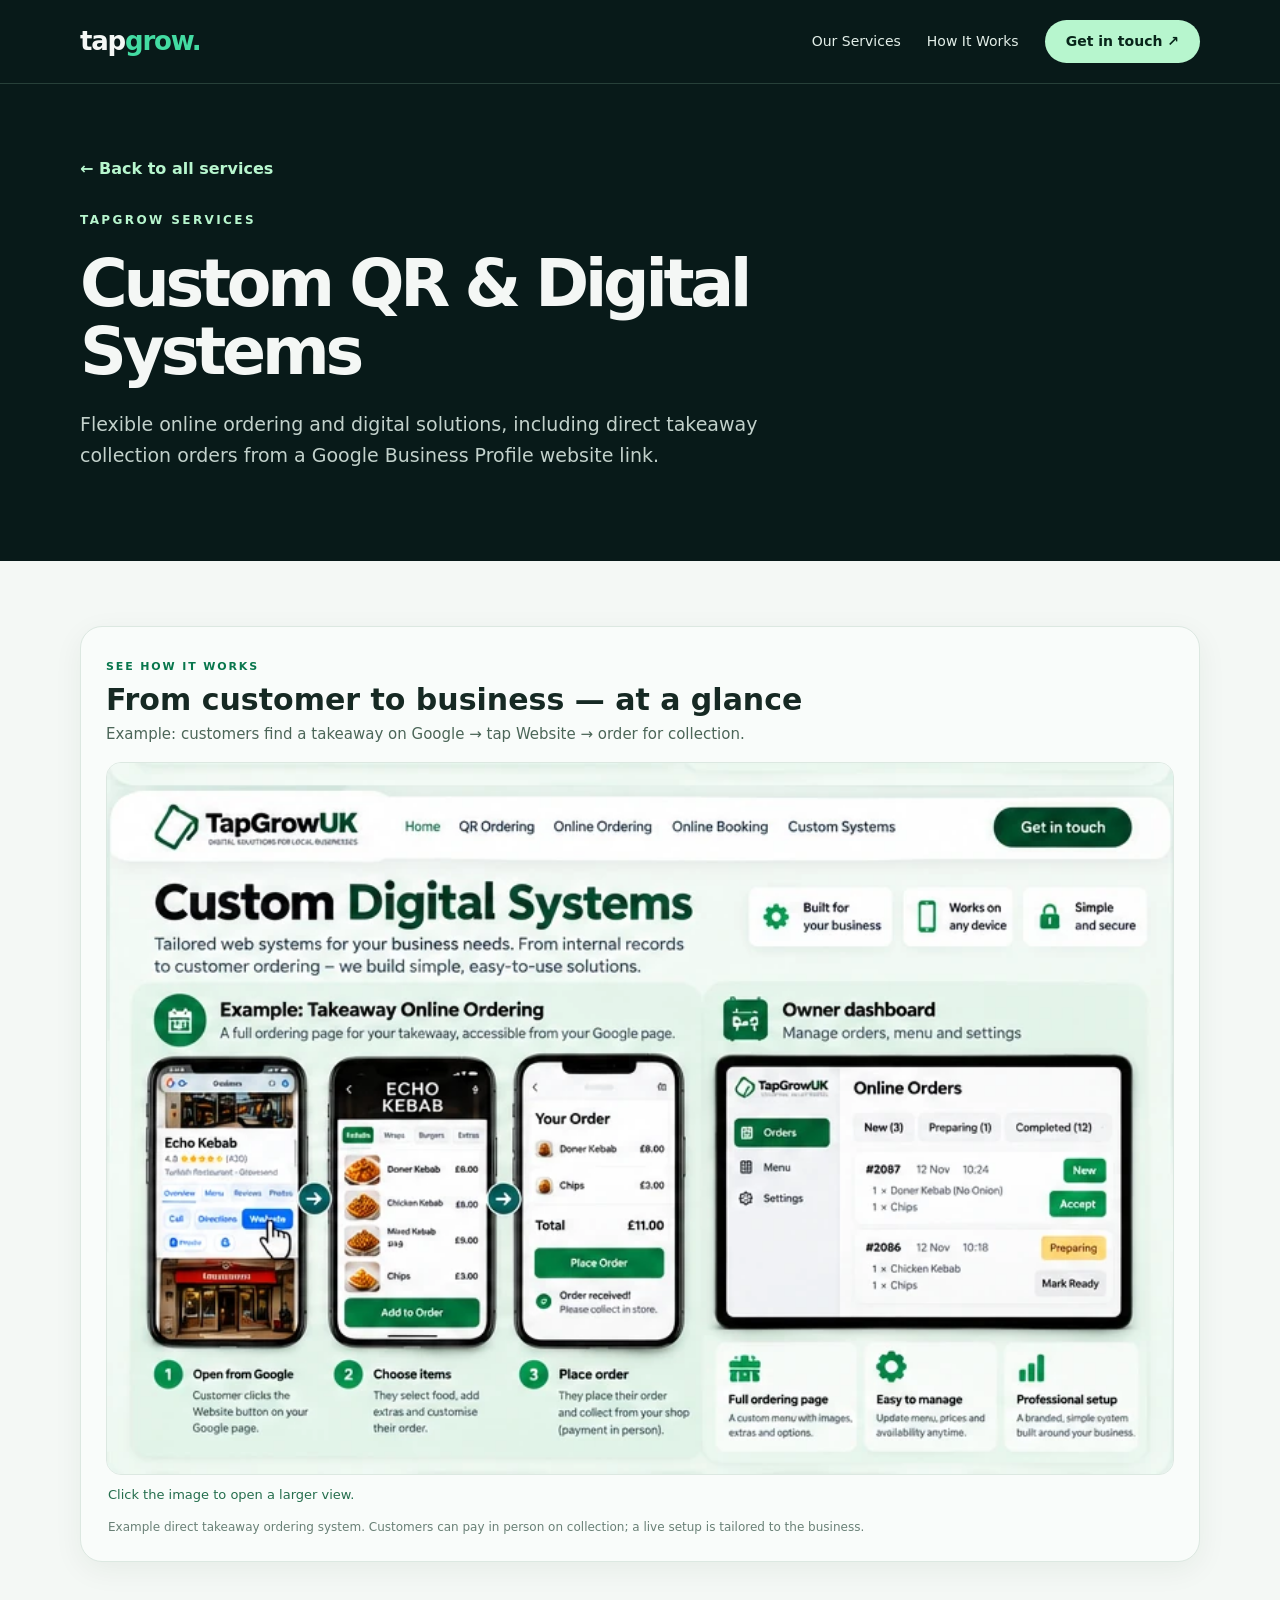
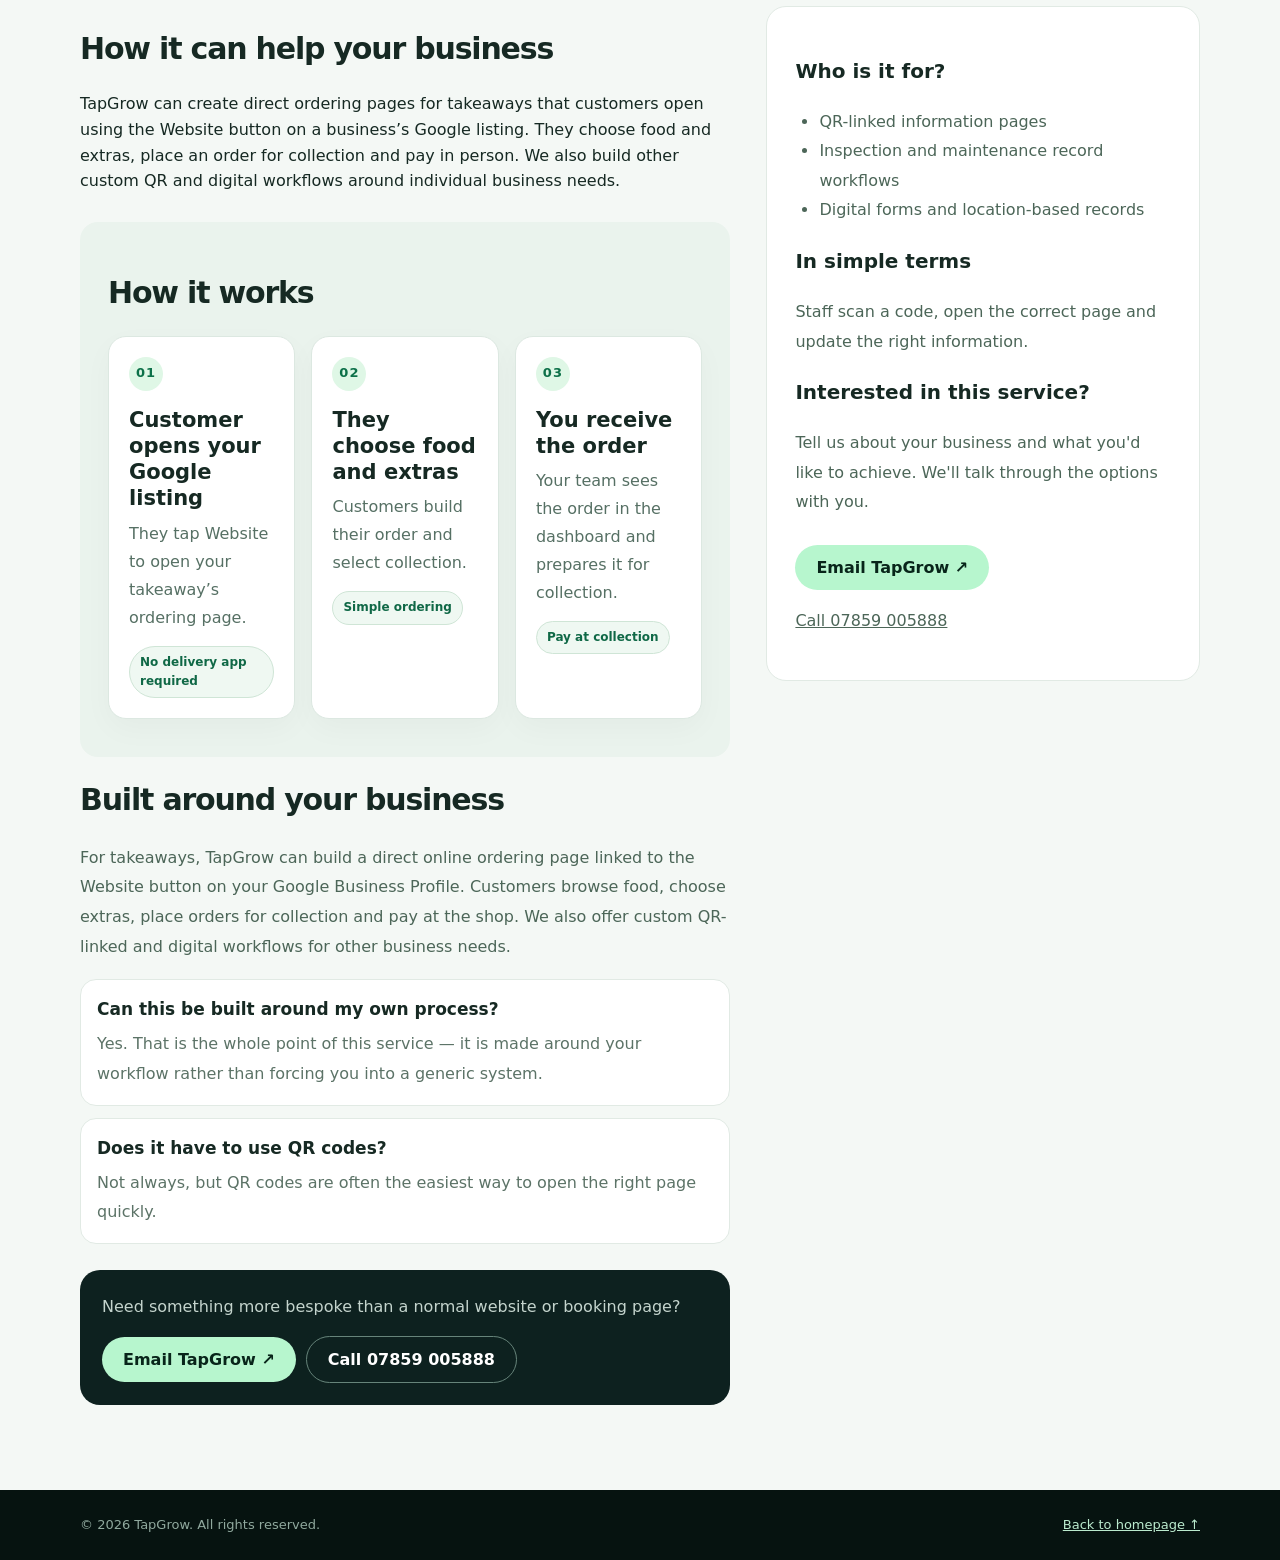
==== commit 7a151a85: "Add files via upload" ====
--- a/custom-digital.html
+++ b/custom-digital.html
@@ -3,6 +3,6 @@
 <html lang="en"><head><meta charset="utf-8"/><meta content="width=device-width,initial-scale=1" name="viewport"/><meta content="#081a19" name="theme-color"/><meta content="Explore TapGrow Custom QR &amp; Digital Systems for UK businesses." name="description"/><title>Custom QR &amp; Digital Systems | TapGrow</title><link href="styles.css" rel="stylesheet"/></head><body>
 <div class="dark"><header><div class="wrap nav"><a class="brand" href="index.html">tap<span>grow.</span></a><nav aria-label="Main navigation" class="navlinks"><a href="index.html#services">Our Services</a><a href="index.html#how-it-works">How It Works</a><a class="pill" href="index.html#contact">Get in touch ↗</a></nav></div></header></div>
 <main><section class="detail-hero"><div class="wrap"><a class="breadcrumb" href="index.html#services">← Back to all services</a><div class="eyebrow" style="margin-top:30px">TapGrow services</div><h1>Custom QR &amp; Digital Systems</h1><p>Flexible online ordering and digital solutions, including direct takeaway collection orders from a Google Business Profile website link.</p></div></section>
-<section class="detail-main"><div class="wrap detail-grid"><div><h2>How it can help your business</h2> TapGrow can create direct ordering pages for takeaways that customers open using the Website button on a business’s Google listing. They choose food and extras, place an order for collection and pay in person. We also build other custom QR and digital workflows around individual business needs.
+<section class="detail-main"><div class="wrap detail-grid"><div class="visual-example visual-photo-example"><div class="visual-heading"><span class="visual-kicker">SEE HOW IT WORKS</span><h3>From customer to business — at a glance</h3><p>Example: customers find a takeaway on Google → tap Website → order for collection.</p></div><a class="visual-image-link" href="assets/custom-digital-example.webp" rel="noopener" target="_blank"><img alt="Illustrated step-by-step demonstration of custom digital for customers and business owners" class="service-illustration" decoding="async" fetchpriority="high" loading="eager" src="assets/custom-digital-example.webp"/></a><p class="visual-enlarge-hint">Click the image to open a larger view.</p><p class="visual-disclaimer">Example direct takeaway ordering system. Customers can pay in person on collection; a live setup is tailored to the business.</p></div><div><h2>How it can help your business</h2> TapGrow can create direct ordering pages for takeaways that customers open using the Website button on a business’s Google listing. They choose food and extras, place an order for collection and pay in person. We also build other custom QR and digital workflows around individual business needs.
 <div class="detail-steps"><h2>How it works</h2><div class="journey-grid"><div class="journey-card"><span class="journey-number">01</span><h3>Customer opens your Google listing</h3><p>They tap Website to open your takeaway’s ordering page.</p><span class="mini-tag">No delivery app required</span></div><div class="journey-card"><span class="journey-number">02</span><h3>They choose food and extras</h3><p>Customers build their order and select collection.</p><span class="mini-tag">Simple ordering</span></div><div class="journey-card"><span class="journey-number">03</span><h3>You receive the order</h3><p>Your team sees the order in the dashboard and prepares it for collection.</p><span class="mini-tag">Pay at collection</span></div></div></div>
-<h2>Built around your business</h2><p>For takeaways, TapGrow can build a direct online ordering page linked to the Website button on your Google Business Profile. Customers browse food, choose extras, place orders for collection and pay at the shop. We also offer custom QR-linked and digital workflows for other business needs.</p><div class="faq-list"><div class="faq-item"><h4>Can this be built around my own process?</h4><p>Yes. That is the whole point of this service — it is made around your workflow rather than forcing you into a generic system.</p></div><div class="faq-item"><h4>Does it have to use QR codes?</h4><p>Not always, but QR codes are often the easiest way to open the right page quickly.</p></div></div><div class="service-cta"><p>Need something more bespoke than a normal website or booking page?</p><a class="pill" href="mailto:tapgrow@hotmail.com?subject=Enquiry%20about%20Custom%20QR%20%26%20Digital%20Systems">Email TapGrow ↗</a><a class="pill outline" href="tel:+447859005888">Call 07859 005888</a></div></div><aside class="detail-panel"><h3>Who is it for?</h3><ul><li>QR-linked information pages</li><li>Inspection and maintenance record workflows</li><li>Digital forms and location-based records</li></ul><h3>In simple terms</h3><p>Staff scan a code, open the correct page and update the right information.</p><h3>Interested in this service?</h3><p>Tell us about your business and what you'd like to achieve. We'll talk through the options with you.</p><a class="pill" href="mailto:tapgrow@hotmail.com?subject=Enquiry%20about%20Custom%20QR%20%26%20Digital%20Systems">Email TapGrow ↗</a><p><a href="tel:+447859005888">Call 07859 005888</a></p></aside><div class="visual-example visual-photo-example"><div class="visual-heading"><span class="visual-kicker">SEE HOW IT WORKS</span><h3>From customer to business — at a glance</h3><p>Example: customers find a takeaway on Google → tap Website → order for collection.</p></div><img alt="Illustrated step-by-step demonstration of custom digital for customers and business owners" class="service-illustration" decoding="async" loading="lazy" src="assets/custom-digital-example.webp"/><p class="visual-disclaimer">Example direct takeaway ordering system. Customers can pay in person on collection; a live setup is tailored to the business.</p></div></div></section></main><footer><div class="wrap foot"><span>© <span id="year">2026</span> TapGrow. All rights reserved.</span><a href="index.html">Back to homepage ↑</a></div></footer><script>document.getElementById('year').textContent=new Date().getFullYear()</script></body></html>
+<h2>Built around your business</h2><p>For takeaways, TapGrow can build a direct online ordering page linked to the Website button on your Google Business Profile. Customers browse food, choose extras, place orders for collection and pay at the shop. We also offer custom QR-linked and digital workflows for other business needs.</p><div class="faq-list"><div class="faq-item"><h4>Can this be built around my own process?</h4><p>Yes. That is the whole point of this service — it is made around your workflow rather than forcing you into a generic system.</p></div><div class="faq-item"><h4>Does it have to use QR codes?</h4><p>Not always, but QR codes are often the easiest way to open the right page quickly.</p></div></div><div class="service-cta"><p>Need something more bespoke than a normal website or booking page?</p><a class="pill" href="mailto:tapgrow@hotmail.com?subject=Enquiry%20about%20Custom%20QR%20%26%20Digital%20Systems">Email TapGrow ↗</a><a class="pill outline" href="tel:+447859005888">Call 07859 005888</a></div></div><aside class="detail-panel"><h3>Who is it for?</h3><ul><li>QR-linked information pages</li><li>Inspection and maintenance record workflows</li><li>Digital forms and location-based records</li></ul><h3>In simple terms</h3><p>Staff scan a code, open the correct page and update the right information.</p><h3>Interested in this service?</h3><p>Tell us about your business and what you'd like to achieve. We'll talk through the options with you.</p><a class="pill" href="mailto:tapgrow@hotmail.com?subject=Enquiry%20about%20Custom%20QR%20%26%20Digital%20Systems">Email TapGrow ↗</a><p><a href="tel:+447859005888">Call 07859 005888</a></p></aside></div></section></main><footer><div class="wrap foot"><span>© <span id="year">2026</span> TapGrow. All rights reserved.</span><a href="index.html">Back to homepage ↑</a></div></footer><script>document.getElementById('year').textContent=new Date().getFullYear()</script></body></html>
--- a/styles.css
+++ b/styles.css
@@ -23,3 +23,14 @@
 
 @media(min-width:901px){.detail-grid>.visual-photo-example{grid-column:1 / -1;grid-row:2}}
 @media(max-width:900px){.detail-grid>.visual-photo-example{grid-column:1}}
+
+/* Update: lead with the artwork; supporting copy follows below */
+.detail-grid>.visual-photo-example{grid-column:1 / -1;grid-row:1;margin-top:0;margin-bottom:8px}
+.detail-grid>div:first-of-type:not(.visual-photo-example){grid-column:1;grid-row:2}
+.detail-grid>.detail-panel{grid-column:2;grid-row:2}
+.visual-photo-example{padding:clamp(14px,2.5vw,25px)}
+.visual-photo-example .service-illustration{width:100%;height:auto;display:block;image-rendering:auto}
+.visual-image-link{display:block;cursor:zoom-in}
+.visual-image-link:hover .service-illustration{border-color:#64be91}
+.visual-enlarge-hint{font-size:13px!important;color:#256e4d!important;margin:8px 2px 0!important}
+@media(max-width:900px){.detail-grid>.visual-photo-example{grid-column:1;grid-row:1}.detail-grid>div:first-of-type:not(.visual-photo-example){grid-column:1;grid-row:2}.detail-grid>.detail-panel{grid-column:1;grid-row:3;order:initial}}
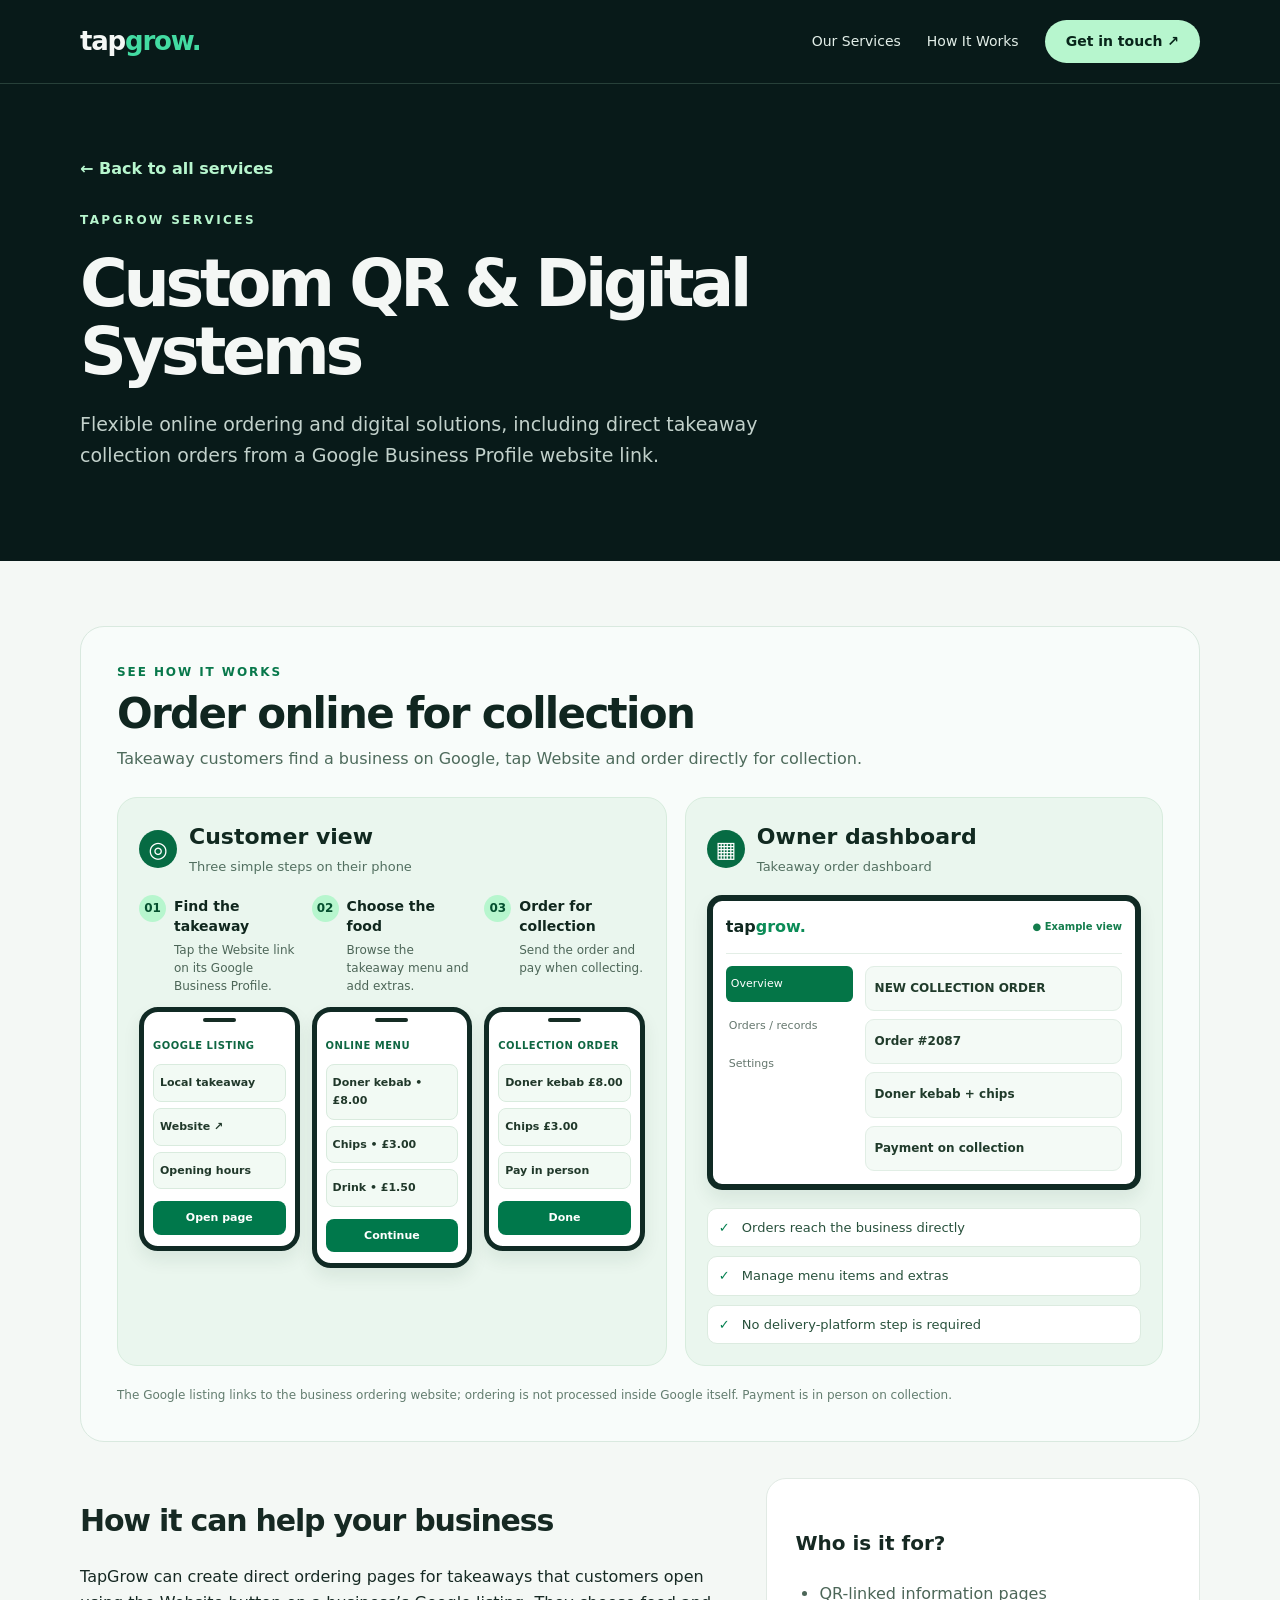
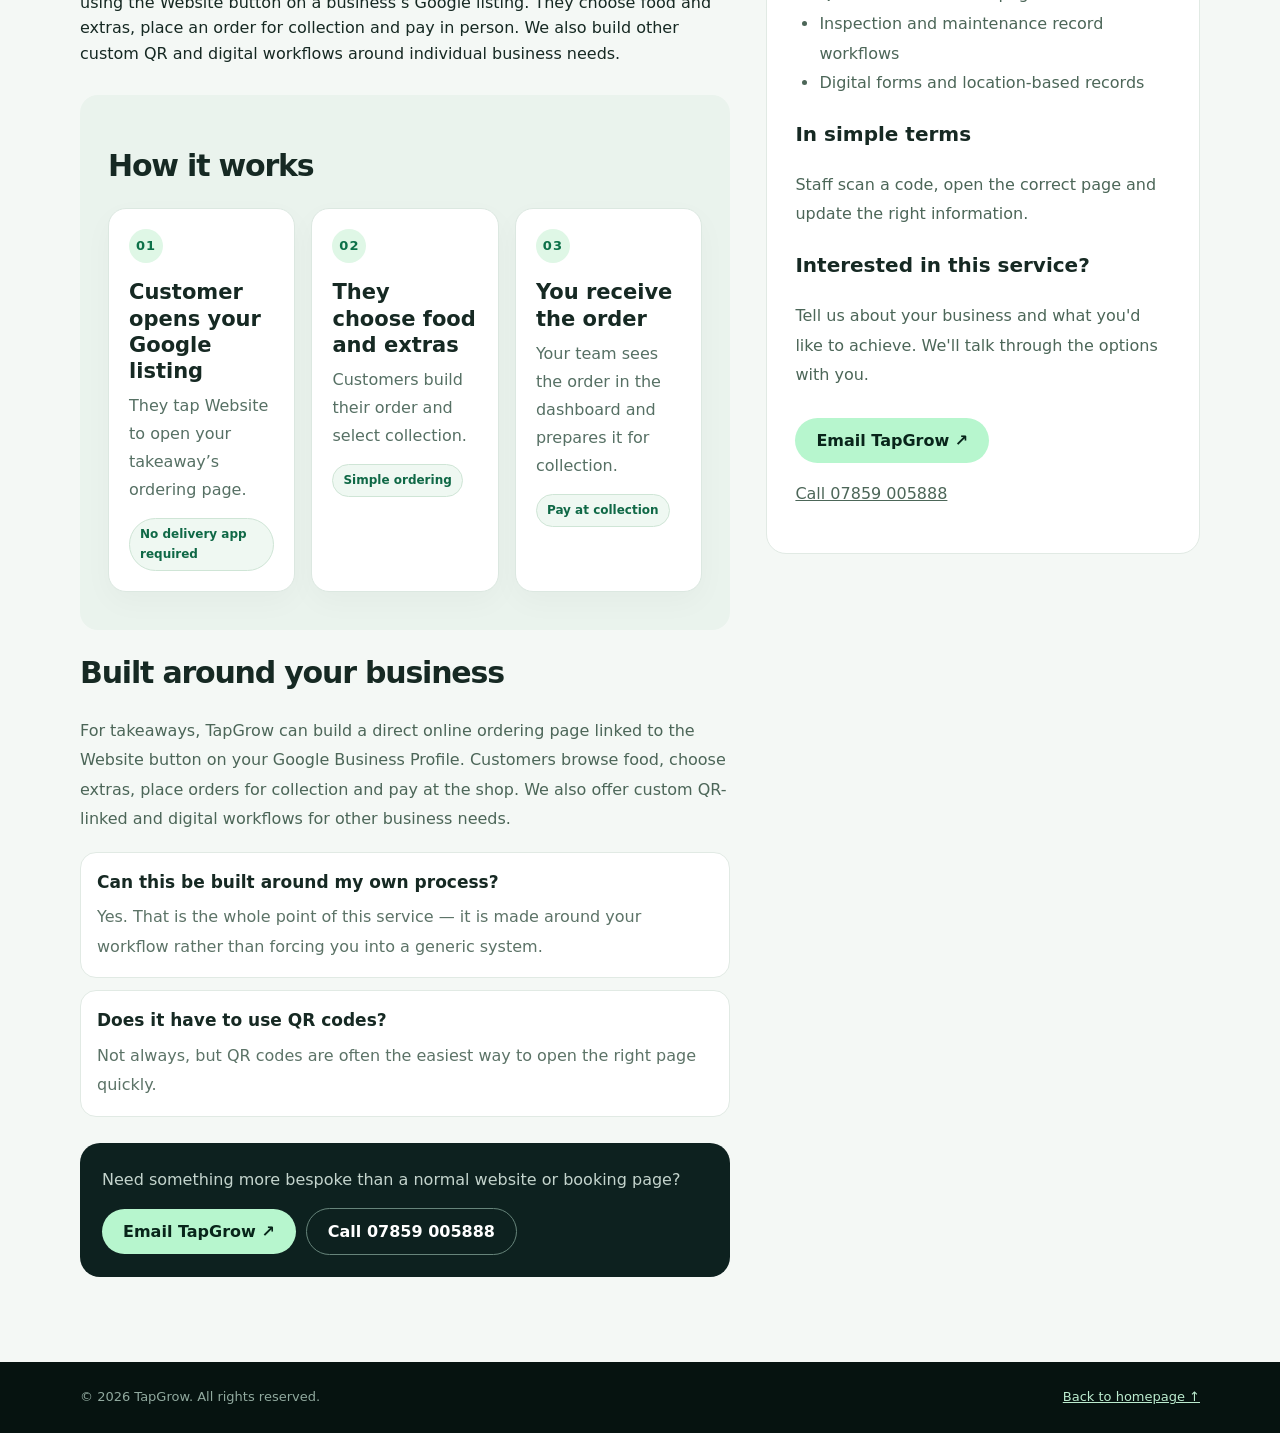
==== commit 2144efd9: "Add files via upload" ====
--- a/custom-digital.html
+++ b/custom-digital.html
@@ -3,6 +3,6 @@
 <html lang="en"><head><meta charset="utf-8"/><meta content="width=device-width,initial-scale=1" name="viewport"/><meta content="#081a19" name="theme-color"/><meta content="Explore TapGrow Custom QR &amp; Digital Systems for UK businesses." name="description"/><title>Custom QR &amp; Digital Systems | TapGrow</title><link href="styles.css" rel="stylesheet"/></head><body>
 <div class="dark"><header><div class="wrap nav"><a class="brand" href="index.html">tap<span>grow.</span></a><nav aria-label="Main navigation" class="navlinks"><a href="index.html#services">Our Services</a><a href="index.html#how-it-works">How It Works</a><a class="pill" href="index.html#contact">Get in touch ↗</a></nav></div></header></div>
 <main><section class="detail-hero"><div class="wrap"><a class="breadcrumb" href="index.html#services">← Back to all services</a><div class="eyebrow" style="margin-top:30px">TapGrow services</div><h1>Custom QR &amp; Digital Systems</h1><p>Flexible online ordering and digital solutions, including direct takeaway collection orders from a Google Business Profile website link.</p></div></section>
-<section class="detail-main"><div class="wrap detail-grid"><div class="visual-example visual-photo-example"><div class="visual-heading"><span class="visual-kicker">SEE HOW IT WORKS</span><h3>From customer to business — at a glance</h3><p>Example: customers find a takeaway on Google → tap Website → order for collection.</p></div><a class="visual-image-link" href="assets/custom-digital-example.webp" rel="noopener" target="_blank"><img alt="Illustrated step-by-step demonstration of custom digital for customers and business owners" class="service-illustration" decoding="async" fetchpriority="high" loading="eager" src="assets/custom-digital-example.webp"/></a><p class="visual-enlarge-hint">Click the image to open a larger view.</p><p class="visual-disclaimer">Example direct takeaway ordering system. Customers can pay in person on collection; a live setup is tailored to the business.</p></div><div><h2>How it can help your business</h2> TapGrow can create direct ordering pages for takeaways that customers open using the Website button on a business’s Google listing. They choose food and extras, place an order for collection and pay in person. We also build other custom QR and digital workflows around individual business needs.
+<section class="detail-main"><div class="wrap detail-grid"><section aria-labelledby="tg-visual-title" class="tg-crisp-visual"><span class="tg-kicker">SEE HOW IT WORKS</span><h2 id="tg-visual-title">Order online for collection</h2><p class="tg-intro">Takeaway customers find a business on Google, tap Website and order directly for collection.</p><div class="tg-visual-layout"><div class="tg-customer-side"><div class="tg-panel-heading"><span class="tg-section-symbol">◎</span><div><h3>Customer view</h3><p>Three simple steps on their phone</p></div></div><div class="tg-customer-steps"><article class="tg-journey-step"><div class="tg-step-header"><span class="tg-step-index">01</span><div><h4>Find the takeaway</h4><p>Tap the Website link on its Google Business Profile.</p></div></div><div class="tg-device"><div class="tg-device-notch"></div><div class="tg-screen-label">GOOGLE LISTING</div><div class="tg-screen-row">Local takeaway</div><div class="tg-screen-row">Website  ↗</div><div class="tg-screen-row">Opening hours</div><div class="tg-screen-action">Open page</div></div></article><article class="tg-journey-step"><div class="tg-step-header"><span class="tg-step-index">02</span><div><h4>Choose the food</h4><p>Browse the takeaway menu and add extras.</p></div></div><div class="tg-device"><div class="tg-device-notch"></div><div class="tg-screen-label">ONLINE MENU</div><div class="tg-screen-row">Doner kebab  •  £8.00</div><div class="tg-screen-row">Chips  •  £3.00</div><div class="tg-screen-row">Drink  •  £1.50</div><div class="tg-screen-action">Continue</div></div></article><article class="tg-journey-step"><div class="tg-step-header"><span class="tg-step-index">03</span><div><h4>Order for collection</h4><p>Send the order and pay when collecting.</p></div></div><div class="tg-device"><div class="tg-device-notch"></div><div class="tg-screen-label">COLLECTION ORDER</div><div class="tg-screen-row">Doner kebab  £8.00</div><div class="tg-screen-row">Chips  £3.00</div><div class="tg-screen-row">Pay in person</div><div class="tg-screen-action">Done</div></div></article></div></div><div class="tg-business-side"><div class="tg-panel-heading"><span class="tg-section-symbol">▦</span><div><h3>Owner dashboard</h3><p>Takeaway order dashboard</p></div></div><div class="tg-dashboard"><div class="tg-dash-top"><span class="tg-dash-brand">tap<span>grow.</span></span><span class="tg-live">● Example view</span></div><div class="tg-dash-grid"><div class="tg-dash-sidebar"><div>Overview</div><div>Orders / records</div><div>Settings</div></div><div class="tg-dash-content"><div class="tg-dash-line">NEW COLLECTION ORDER</div><div class="tg-dash-line">Order  #2087</div><div class="tg-dash-line">Doner kebab + chips</div><div class="tg-dash-line">Payment on collection</div></div></div></div><ul class="tg-feature-list"><li>Orders reach the business directly</li><li>Manage menu items and extras</li><li>No delivery-platform step is required</li></ul></div></div><p class="tg-visual-footnote">The Google listing links to the business ordering website; ordering is not processed inside Google itself. Payment is in person on collection.</p></section><div><h2>How it can help your business</h2> TapGrow can create direct ordering pages for takeaways that customers open using the Website button on a business’s Google listing. They choose food and extras, place an order for collection and pay in person. We also build other custom QR and digital workflows around individual business needs.
 <div class="detail-steps"><h2>How it works</h2><div class="journey-grid"><div class="journey-card"><span class="journey-number">01</span><h3>Customer opens your Google listing</h3><p>They tap Website to open your takeaway’s ordering page.</p><span class="mini-tag">No delivery app required</span></div><div class="journey-card"><span class="journey-number">02</span><h3>They choose food and extras</h3><p>Customers build their order and select collection.</p><span class="mini-tag">Simple ordering</span></div><div class="journey-card"><span class="journey-number">03</span><h3>You receive the order</h3><p>Your team sees the order in the dashboard and prepares it for collection.</p><span class="mini-tag">Pay at collection</span></div></div></div>
 <h2>Built around your business</h2><p>For takeaways, TapGrow can build a direct online ordering page linked to the Website button on your Google Business Profile. Customers browse food, choose extras, place orders for collection and pay at the shop. We also offer custom QR-linked and digital workflows for other business needs.</p><div class="faq-list"><div class="faq-item"><h4>Can this be built around my own process?</h4><p>Yes. That is the whole point of this service — it is made around your workflow rather than forcing you into a generic system.</p></div><div class="faq-item"><h4>Does it have to use QR codes?</h4><p>Not always, but QR codes are often the easiest way to open the right page quickly.</p></div></div><div class="service-cta"><p>Need something more bespoke than a normal website or booking page?</p><a class="pill" href="mailto:tapgrow@hotmail.com?subject=Enquiry%20about%20Custom%20QR%20%26%20Digital%20Systems">Email TapGrow ↗</a><a class="pill outline" href="tel:+447859005888">Call 07859 005888</a></div></div><aside class="detail-panel"><h3>Who is it for?</h3><ul><li>QR-linked information pages</li><li>Inspection and maintenance record workflows</li><li>Digital forms and location-based records</li></ul><h3>In simple terms</h3><p>Staff scan a code, open the correct page and update the right information.</p><h3>Interested in this service?</h3><p>Tell us about your business and what you'd like to achieve. We'll talk through the options with you.</p><a class="pill" href="mailto:tapgrow@hotmail.com?subject=Enquiry%20about%20Custom%20QR%20%26%20Digital%20Systems">Email TapGrow ↗</a><p><a href="tel:+447859005888">Call 07859 005888</a></p></aside></div></section></main><footer><div class="wrap foot"><span>© <span id="year">2026</span> TapGrow. All rights reserved.</span><a href="index.html">Back to homepage ↑</a></div></footer><script>document.getElementById('year').textContent=new Date().getFullYear()</script></body></html>
--- a/styles.css
+++ b/styles.css
@@ -34,3 +34,32 @@
 .visual-image-link:hover .service-illustration{border-color:#64be91}
 .visual-enlarge-hint{font-size:13px!important;color:#256e4d!important;margin:8px 2px 0!important}
 @media(max-width:900px){.detail-grid>.visual-photo-example{grid-column:1;grid-row:1}.detail-grid>div:first-of-type:not(.visual-photo-example){grid-column:1;grid-row:2}.detail-grid>.detail-panel{grid-column:1;grid-row:3;order:initial}}
+
+
+/* TapGrow crisp webpage-native visual walkthroughs — no blurry embedded text */
+.tg-crisp-visual{grid-column:1/-1;grid-row:1;background:#f8fcfa;border:1px solid #d9e9df;border-radius:24px;padding:clamp(20px,3vw,36px);min-width:0}
+.tg-crisp-visual .tg-kicker{display:block;color:#08784b;letter-spacing:.16em;font-size:12px;font-weight:900}
+.tg-crisp-visual>h2{font-size:clamp(27px,3.6vw,42px);margin:8px 0 5px;color:#102620;line-height:1.15}
+.tg-crisp-visual .tg-intro{color:#4e6b5c;margin:0 0 24px;font-size:16px}
+.tg-visual-layout{display:grid;grid-template-columns:minmax(0,1.15fr) minmax(0,1fr);gap:18px}
+.tg-customer-side,.tg-business-side{min-width:0;padding:21px;background:#eaf6ee;border:1px solid #d7ecdd;border-radius:20px}
+.tg-panel-heading{display:flex;align-items:center;gap:12px;margin-bottom:16px}
+.tg-panel-heading h3{font-size:22px;margin:0;color:#112920}.tg-panel-heading p{font-size:13px;color:#526f60;margin:1px 0 0}
+.tg-section-symbol{display:grid;place-items:center;flex:0 0 38px;height:38px;border-radius:50%;background:#066b43;color:#fff;font-size:22px;font-weight:800}
+.tg-customer-steps{display:grid;grid-template-columns:repeat(3,minmax(0,1fr));gap:12px}
+.tg-journey-step{min-width:0}.tg-step-header{min-height:112px;display:flex;align-items:flex-start;gap:8px}
+.tg-step-index{display:grid;place-items:center;flex:0 0 27px;height:27px;border-radius:50%;color:#05502f;background:#b7f6ce;font-size:12px;font-weight:900}
+.tg-step-header h4{font-size:14px;line-height:1.4;margin:2px 0 4px;color:#10271e}.tg-step-header p{font-size:12px;line-height:1.5;color:#4d6658;margin:0}
+.tg-device{background:white;border:5px solid #102a24;border-radius:19px;padding:14px 9px 11px;min-height:220px;box-shadow:0 9px 18px #083b2415;overflow:hidden}
+.tg-device-notch{width:33px;height:4px;background:#152c24;border-radius:8px;margin:-8px auto 16px}
+.tg-screen-label{font-size:10px;font-weight:900;letter-spacing:.05em;color:#0f6742;margin-bottom:10px}
+.tg-screen-row{font-size:11px;font-weight:650;background:#f2faf4;color:#20382a;border:1px solid #d9ebde;border-radius:8px;padding:9px 6px;margin:6px 0;overflow-wrap:anywhere}
+.tg-screen-action{font-size:11px;text-align:center;font-weight:800;border-radius:8px;background:#00784b;color:white;padding:8px 5px;margin-top:12px}
+.tg-dashboard{background:#fff;border:6px solid #102a24;border-radius:15px;padding:13px;box-shadow:0 9px 18px #083b2415}
+.tg-dash-top{display:flex;justify-content:space-between;align-items:center;gap:8px;padding-bottom:13px;border-bottom:1px solid #e3eee6}.tg-dash-brand{font-size:16px;font-weight:900;color:#102820}.tg-dash-brand span{color:#0b8c57}.tg-live{font-size:10px;font-weight:800;color:#147d4d}
+.tg-dash-grid{display:grid;grid-template-columns:32% 1fr;gap:12px;padding-top:12px}.tg-dash-sidebar{display:grid;align-content:start;gap:9px;color:#65776e;font-size:11px}.tg-dash-sidebar div:first-child{background:#047547;color:white;border-radius:6px;padding:9px 5px}.tg-dash-sidebar div:not(:first-child){padding:6px 3px}
+.tg-dash-content{display:grid;gap:8px;align-content:start}.tg-dash-line{background:#f4faf6;border:1px solid #e1eee5;border-radius:9px;padding:12px 9px;color:#203b2b;font-size:12px;font-weight:750;overflow-wrap:anywhere}
+.tg-feature-list{margin:18px 0 0!important;padding:0!important;list-style:none;display:grid;gap:9px}.tg-feature-list li{position:relative;padding:9px 10px 9px 34px;background:#fff;border:1px solid #dcebe0;border-radius:10px;color:#28513c!important;font-size:13px;line-height:1.5!important}.tg-feature-list li:before{content:'✓';position:absolute;left:11px;top:9px;font-weight:900;color:#068151}
+.tg-crisp-visual .tg-visual-footnote{font-size:12px;color:#637d6f;line-height:1.6;margin:20px 0 0}
+@media(max-width:1000px){.tg-visual-layout{grid-template-columns:1fr}.tg-step-header{min-height:85px}}
+@media(max-width:550px){.tg-crisp-visual{padding:16px}.tg-customer-side,.tg-business-side{padding:14px}.tg-customer-steps{grid-template-columns:1fr}.tg-journey-step{display:grid;grid-template-columns:1fr 1fr;gap:10px;align-items:start}.tg-step-header{min-height:0}.tg-device{min-height:0}.tg-dashboard{padding:9px}.tg-dash-grid{gap:7px}.tg-panel-heading h3{font-size:19px}}
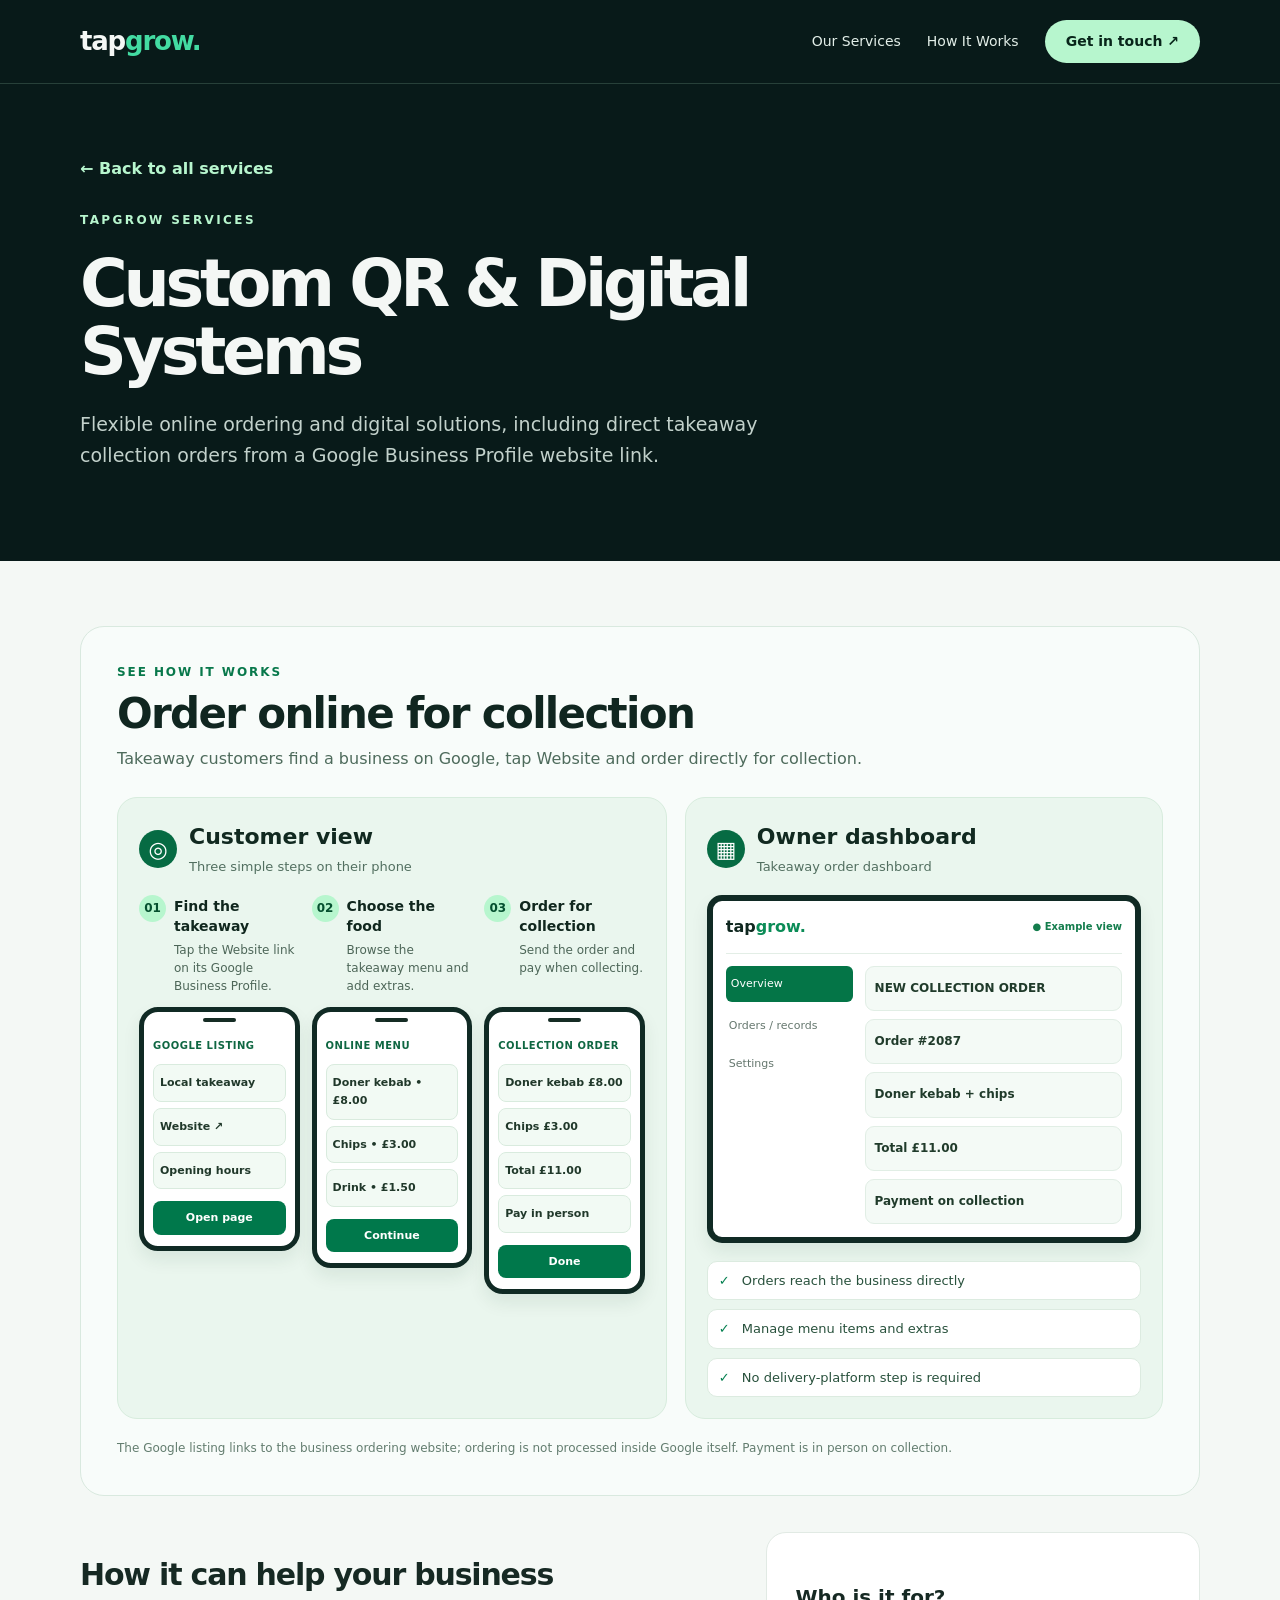
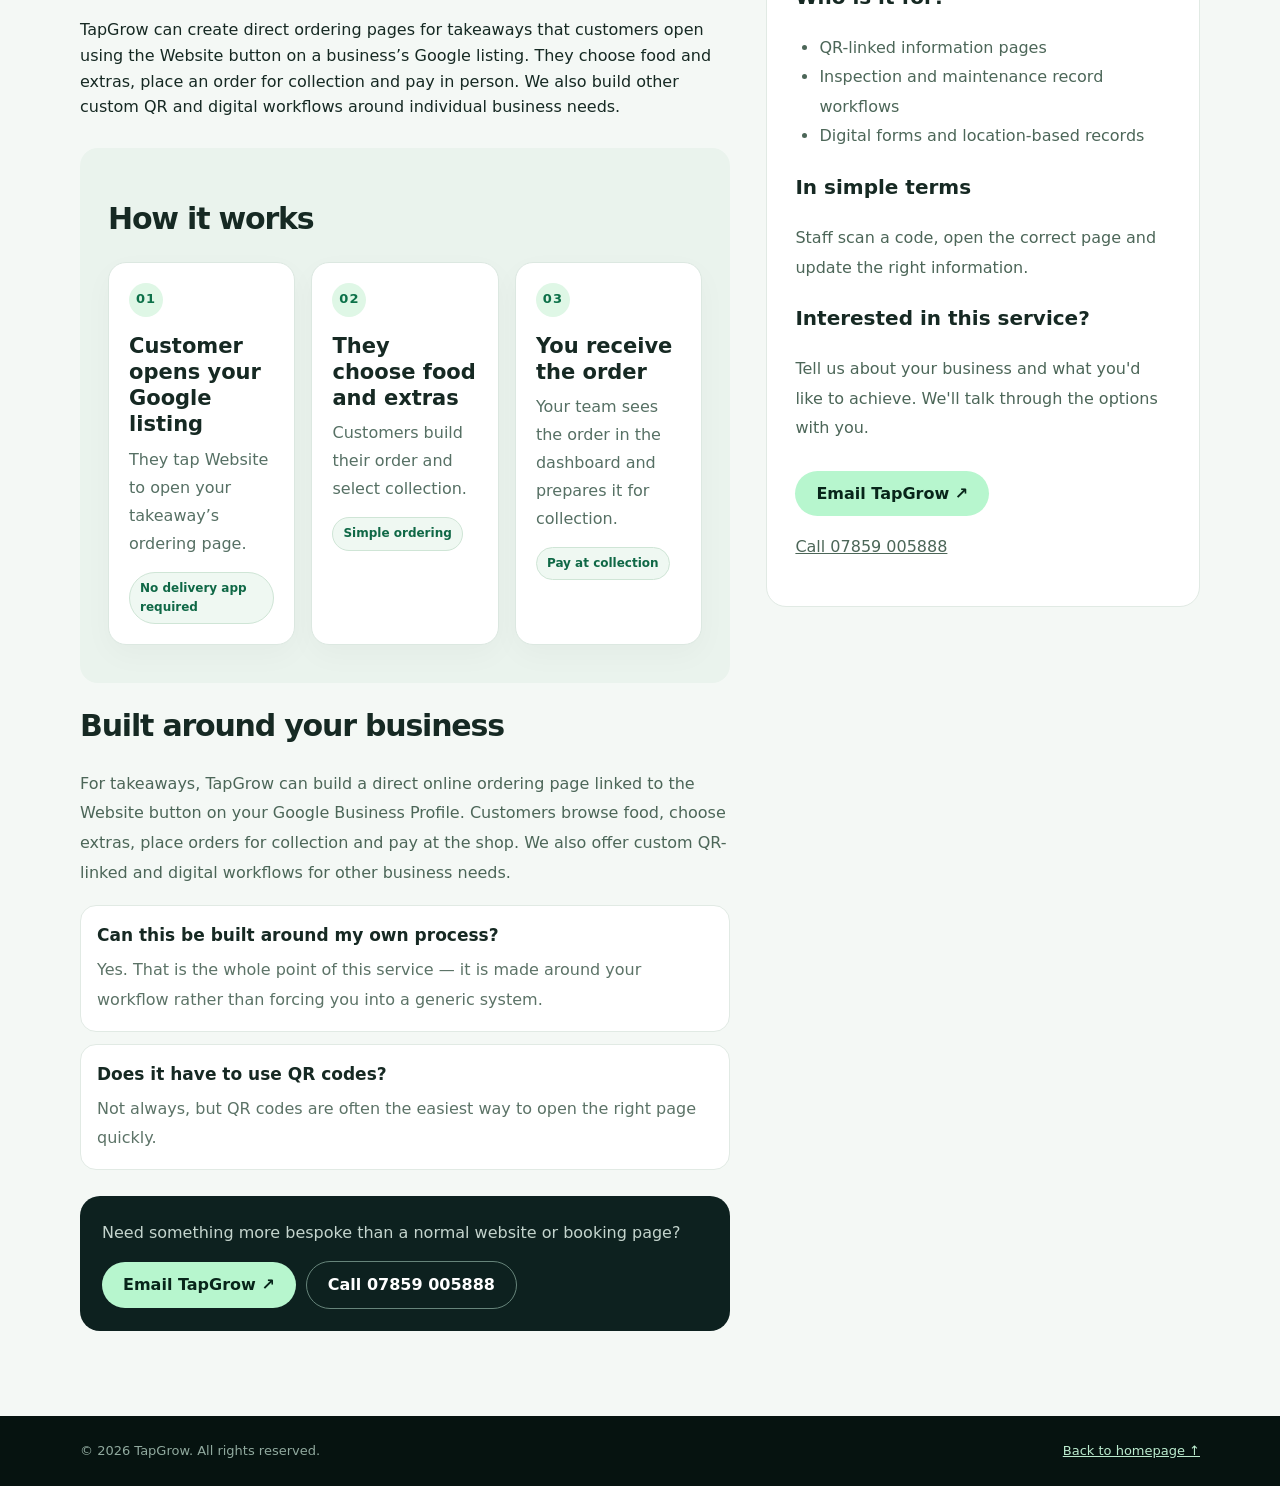
==== commit 4412e5d8: "Add files via upload" ====
--- a/custom-digital.html
+++ b/custom-digital.html
@@ -3,6 +3,6 @@
 <html lang="en"><head><meta charset="utf-8"/><meta content="width=device-width,initial-scale=1" name="viewport"/><meta content="#081a19" name="theme-color"/><meta content="Explore TapGrow Custom QR &amp; Digital Systems for UK businesses." name="description"/><title>Custom QR &amp; Digital Systems | TapGrow</title><link href="styles.css" rel="stylesheet"/></head><body>
 <div class="dark"><header><div class="wrap nav"><a class="brand" href="index.html">tap<span>grow.</span></a><nav aria-label="Main navigation" class="navlinks"><a href="index.html#services">Our Services</a><a href="index.html#how-it-works">How It Works</a><a class="pill" href="index.html#contact">Get in touch ↗</a></nav></div></header></div>
 <main><section class="detail-hero"><div class="wrap"><a class="breadcrumb" href="index.html#services">← Back to all services</a><div class="eyebrow" style="margin-top:30px">TapGrow services</div><h1>Custom QR &amp; Digital Systems</h1><p>Flexible online ordering and digital solutions, including direct takeaway collection orders from a Google Business Profile website link.</p></div></section>
-<section class="detail-main"><div class="wrap detail-grid"><section aria-labelledby="tg-visual-title" class="tg-crisp-visual"><span class="tg-kicker">SEE HOW IT WORKS</span><h2 id="tg-visual-title">Order online for collection</h2><p class="tg-intro">Takeaway customers find a business on Google, tap Website and order directly for collection.</p><div class="tg-visual-layout"><div class="tg-customer-side"><div class="tg-panel-heading"><span class="tg-section-symbol">◎</span><div><h3>Customer view</h3><p>Three simple steps on their phone</p></div></div><div class="tg-customer-steps"><article class="tg-journey-step"><div class="tg-step-header"><span class="tg-step-index">01</span><div><h4>Find the takeaway</h4><p>Tap the Website link on its Google Business Profile.</p></div></div><div class="tg-device"><div class="tg-device-notch"></div><div class="tg-screen-label">GOOGLE LISTING</div><div class="tg-screen-row">Local takeaway</div><div class="tg-screen-row">Website  ↗</div><div class="tg-screen-row">Opening hours</div><div class="tg-screen-action">Open page</div></div></article><article class="tg-journey-step"><div class="tg-step-header"><span class="tg-step-index">02</span><div><h4>Choose the food</h4><p>Browse the takeaway menu and add extras.</p></div></div><div class="tg-device"><div class="tg-device-notch"></div><div class="tg-screen-label">ONLINE MENU</div><div class="tg-screen-row">Doner kebab  •  £8.00</div><div class="tg-screen-row">Chips  •  £3.00</div><div class="tg-screen-row">Drink  •  £1.50</div><div class="tg-screen-action">Continue</div></div></article><article class="tg-journey-step"><div class="tg-step-header"><span class="tg-step-index">03</span><div><h4>Order for collection</h4><p>Send the order and pay when collecting.</p></div></div><div class="tg-device"><div class="tg-device-notch"></div><div class="tg-screen-label">COLLECTION ORDER</div><div class="tg-screen-row">Doner kebab  £8.00</div><div class="tg-screen-row">Chips  £3.00</div><div class="tg-screen-row">Pay in person</div><div class="tg-screen-action">Done</div></div></article></div></div><div class="tg-business-side"><div class="tg-panel-heading"><span class="tg-section-symbol">▦</span><div><h3>Owner dashboard</h3><p>Takeaway order dashboard</p></div></div><div class="tg-dashboard"><div class="tg-dash-top"><span class="tg-dash-brand">tap<span>grow.</span></span><span class="tg-live">● Example view</span></div><div class="tg-dash-grid"><div class="tg-dash-sidebar"><div>Overview</div><div>Orders / records</div><div>Settings</div></div><div class="tg-dash-content"><div class="tg-dash-line">NEW COLLECTION ORDER</div><div class="tg-dash-line">Order  #2087</div><div class="tg-dash-line">Doner kebab + chips</div><div class="tg-dash-line">Payment on collection</div></div></div></div><ul class="tg-feature-list"><li>Orders reach the business directly</li><li>Manage menu items and extras</li><li>No delivery-platform step is required</li></ul></div></div><p class="tg-visual-footnote">The Google listing links to the business ordering website; ordering is not processed inside Google itself. Payment is in person on collection.</p></section><div><h2>How it can help your business</h2> TapGrow can create direct ordering pages for takeaways that customers open using the Website button on a business’s Google listing. They choose food and extras, place an order for collection and pay in person. We also build other custom QR and digital workflows around individual business needs.
+<section class="detail-main"><div class="wrap detail-grid"><section aria-labelledby="tg-visual-title" class="tg-crisp-visual"><span class="tg-kicker">SEE HOW IT WORKS</span><h2 id="tg-visual-title">Order online for collection</h2><p class="tg-intro">Takeaway customers find a business on Google, tap Website and order directly for collection.</p><div class="tg-visual-layout"><div class="tg-customer-side"><div class="tg-panel-heading"><span class="tg-section-symbol">◎</span><div><h3>Customer view</h3><p>Three simple steps on their phone</p></div></div><div class="tg-customer-steps"><article class="tg-journey-step"><div class="tg-step-header"><span class="tg-step-index">01</span><div><h4>Find the takeaway</h4><p>Tap the Website link on its Google Business Profile.</p></div></div><div class="tg-device"><div class="tg-device-notch"></div><div class="tg-screen-label">GOOGLE LISTING</div><div class="tg-screen-row">Local takeaway</div><div class="tg-screen-row">Website  ↗</div><div class="tg-screen-row">Opening hours</div><div class="tg-screen-action">Open page</div></div></article><article class="tg-journey-step"><div class="tg-step-header"><span class="tg-step-index">02</span><div><h4>Choose the food</h4><p>Browse the takeaway menu and add extras.</p></div></div><div class="tg-device"><div class="tg-device-notch"></div><div class="tg-screen-label">ONLINE MENU</div><div class="tg-screen-row">Doner kebab  •  £8.00</div><div class="tg-screen-row">Chips  •  £3.00</div><div class="tg-screen-row">Drink  •  £1.50</div><div class="tg-screen-action">Continue</div></div></article><article class="tg-journey-step"><div class="tg-step-header"><span class="tg-step-index">03</span><div><h4>Order for collection</h4><p>Send the order and pay when collecting.</p></div></div><div class="tg-device"><div class="tg-device-notch"></div><div class="tg-screen-label">COLLECTION ORDER</div><div class="tg-screen-row">Doner kebab  £8.00</div><div class="tg-screen-row">Chips  £3.00</div><div class="tg-screen-row">Total  £11.00</div><div class="tg-screen-row">Pay in person</div><div class="tg-screen-action">Done</div></div></article></div></div><div class="tg-business-side"><div class="tg-panel-heading"><span class="tg-section-symbol">▦</span><div><h3>Owner dashboard</h3><p>Takeaway order dashboard</p></div></div><div class="tg-dashboard"><div class="tg-dash-top"><span class="tg-dash-brand">tap<span>grow.</span></span><span class="tg-live">● Example view</span></div><div class="tg-dash-grid"><div class="tg-dash-sidebar"><div>Overview</div><div>Orders / records</div><div>Settings</div></div><div class="tg-dash-content"><div class="tg-dash-line">NEW COLLECTION ORDER</div><div class="tg-dash-line">Order  #2087</div><div class="tg-dash-line">Doner kebab + chips</div><div class="tg-dash-line">Total  £11.00</div><div class="tg-dash-line">Payment on collection</div></div></div></div><ul class="tg-feature-list"><li>Orders reach the business directly</li><li>Manage menu items and extras</li><li>No delivery-platform step is required</li></ul></div></div><p class="tg-visual-footnote">The Google listing links to the business ordering website; ordering is not processed inside Google itself. Payment is in person on collection.</p></section><div><h2>How it can help your business</h2> TapGrow can create direct ordering pages for takeaways that customers open using the Website button on a business’s Google listing. They choose food and extras, place an order for collection and pay in person. We also build other custom QR and digital workflows around individual business needs.
 <div class="detail-steps"><h2>How it works</h2><div class="journey-grid"><div class="journey-card"><span class="journey-number">01</span><h3>Customer opens your Google listing</h3><p>They tap Website to open your takeaway’s ordering page.</p><span class="mini-tag">No delivery app required</span></div><div class="journey-card"><span class="journey-number">02</span><h3>They choose food and extras</h3><p>Customers build their order and select collection.</p><span class="mini-tag">Simple ordering</span></div><div class="journey-card"><span class="journey-number">03</span><h3>You receive the order</h3><p>Your team sees the order in the dashboard and prepares it for collection.</p><span class="mini-tag">Pay at collection</span></div></div></div>
 <h2>Built around your business</h2><p>For takeaways, TapGrow can build a direct online ordering page linked to the Website button on your Google Business Profile. Customers browse food, choose extras, place orders for collection and pay at the shop. We also offer custom QR-linked and digital workflows for other business needs.</p><div class="faq-list"><div class="faq-item"><h4>Can this be built around my own process?</h4><p>Yes. That is the whole point of this service — it is made around your workflow rather than forcing you into a generic system.</p></div><div class="faq-item"><h4>Does it have to use QR codes?</h4><p>Not always, but QR codes are often the easiest way to open the right page quickly.</p></div></div><div class="service-cta"><p>Need something more bespoke than a normal website or booking page?</p><a class="pill" href="mailto:tapgrow@hotmail.com?subject=Enquiry%20about%20Custom%20QR%20%26%20Digital%20Systems">Email TapGrow ↗</a><a class="pill outline" href="tel:+447859005888">Call 07859 005888</a></div></div><aside class="detail-panel"><h3>Who is it for?</h3><ul><li>QR-linked information pages</li><li>Inspection and maintenance record workflows</li><li>Digital forms and location-based records</li></ul><h3>In simple terms</h3><p>Staff scan a code, open the correct page and update the right information.</p><h3>Interested in this service?</h3><p>Tell us about your business and what you'd like to achieve. We'll talk through the options with you.</p><a class="pill" href="mailto:tapgrow@hotmail.com?subject=Enquiry%20about%20Custom%20QR%20%26%20Digital%20Systems">Email TapGrow ↗</a><p><a href="tel:+447859005888">Call 07859 005888</a></p></aside></div></section></main><footer><div class="wrap foot"><span>© <span id="year">2026</span> TapGrow. All rights reserved.</span><a href="index.html">Back to homepage ↑</a></div></footer><script>document.getElementById('year').textContent=new Date().getFullYear()</script></body></html>
--- a/styles.css
+++ b/styles.css
@@ -63,3 +63,25 @@
 .tg-crisp-visual .tg-visual-footnote{font-size:12px;color:#637d6f;line-height:1.6;margin:20px 0 0}
 @media(max-width:1000px){.tg-visual-layout{grid-template-columns:1fr}.tg-step-header{min-height:85px}}
 @media(max-width:550px){.tg-crisp-visual{padding:16px}.tg-customer-side,.tg-business-side{padding:14px}.tg-customer-steps{grid-template-columns:1fr}.tg-journey-step{display:grid;grid-template-columns:1fr 1fr;gap:10px;align-items:start}.tg-step-header{min-height:0}.tg-device{min-height:0}.tg-dashboard{padding:9px}.tg-dash-grid{gap:7px}.tg-panel-heading h3{font-size:19px}}
+
+
+/* Premium Perry Cafe inspired QR ordering visual */
+.tg-crisp-visual.premium-demo{background:linear-gradient(180deg,#f8fcfa 0%,#f2faf5 100%);border:1px solid #cfe4d7;box-shadow:0 14px 34px rgba(3,44,24,.06)}
+.premium-demo .tg-intro{max-width:760px}
+.tg-top-badges{display:flex;gap:10px;flex-wrap:wrap;margin:6px 0 22px}.tg-top-badges span{display:inline-flex;align-items:center;gap:8px;padding:8px 12px;border-radius:999px;background:#fff;border:1px solid #dbece2;color:#194a36;font-size:13px;font-weight:700;box-shadow:0 6px 16px rgba(5,44,25,.04)}
+.tg-customer-steps.premium-flow{grid-template-columns:repeat(3,minmax(0,1fr));align-items:end;position:relative}
+.tg-device.premium-phone{border-width:6px;border-radius:24px;padding:16px 10px 12px;background:linear-gradient(180deg,#ffffff,#fbfefc)}
+.tg-device.premium-phone .tg-screen-label{font-size:11px;color:#096c44;letter-spacing:.08em}
+.tg-screen-hero{height:54px;border-radius:12px;background:linear-gradient(135deg,#eaf6ee,#d8eee1);border:1px solid #d6e8de;margin:0 0 10px;display:grid;place-items:center;color:#0e5a3a;font-size:12px;font-weight:800;text-align:center;padding:6px}
+.tg-qr-tile{width:76px;height:76px;margin:0 auto 10px;border-radius:10px;background:repeating-linear-gradient(0deg,#0f221c 0 6px,#fff 6px 12px),repeating-linear-gradient(90deg,#0f221c 0 6px,#fff 6px 12px);background-blend-mode:multiply;border:6px solid #fff;box-shadow:0 0 0 1px #dbece2,0 8px 18px rgba(0,0,0,.08)}
+.tg-table-pill{display:inline-flex;align-items:center;gap:6px;background:#0a7d4d;color:#fff;border-radius:999px;padding:6px 10px;font-size:11px;font-weight:800;margin-bottom:10px}
+.tg-scan-ring{width:92px;height:92px;border:2px dashed #28a168;border-radius:16px;margin:0 auto 12px;display:grid;place-items:center;position:relative}.tg-scan-ring:before{content:'';position:absolute;inset:8px;border:2px solid rgba(40,161,104,.25);border-radius:12px}
+.tg-mini-note{font-size:11px;color:#567064;text-align:center;line-height:1.45;margin-top:8px}
+.tg-arrow-between{display:none}
+.tg-step-caption{display:flex;align-items:flex-start;gap:8px;margin-top:12px}.tg-step-caption .tg-step-index{flex:0 0 26px}.tg-step-copy h4{margin:0 0 4px;font-size:15px}.tg-step-copy p{margin:0;font-size:12px;line-height:1.55;color:#4d6658}
+.tg-receipt-box{margin-top:10px;background:#f3faf5;border:1px solid #dcebe0;border-radius:10px;padding:8px 9px}.tg-receipt-line{display:flex;justify-content:space-between;gap:10px;font-size:11px;color:#20382a;padding:3px 0}.tg-receipt-line.total{font-weight:800;border-top:1px dashed #bfd8ca;margin-top:4px;padding-top:7px}
+.tg-dashboard.premium-board{border-width:5px;border-radius:18px;background:linear-gradient(180deg,#ffffff,#fcfffd)}
+.tg-order-status{display:inline-flex;align-items:center;border-radius:999px;padding:3px 8px;font-size:10px;font-weight:800;background:#dff7e8;color:#086d45}
+.tg-dash-line.split{display:flex;justify-content:space-between;align-items:center;gap:10px}.tg-dash-line.small{font-size:11px;font-weight:700}
+.tg-dashboard-badges{display:grid;grid-template-columns:repeat(3,minmax(0,1fr));gap:10px;margin-top:14px}.tg-dashboard-badge{background:#fff;border:1px solid #dcebe0;border-radius:12px;padding:12px 10px}.tg-dashboard-badge strong{display:block;font-size:13px;color:#133125;margin-bottom:4px}.tg-dashboard-badge span{display:block;font-size:11px;line-height:1.45;color:#567064}
+@media(max-width:900px){.tg-dashboard-badges{grid-template-columns:1fr}.tg-customer-steps.premium-flow{grid-template-columns:1fr}.tg-device.premium-phone{min-height:0}}
